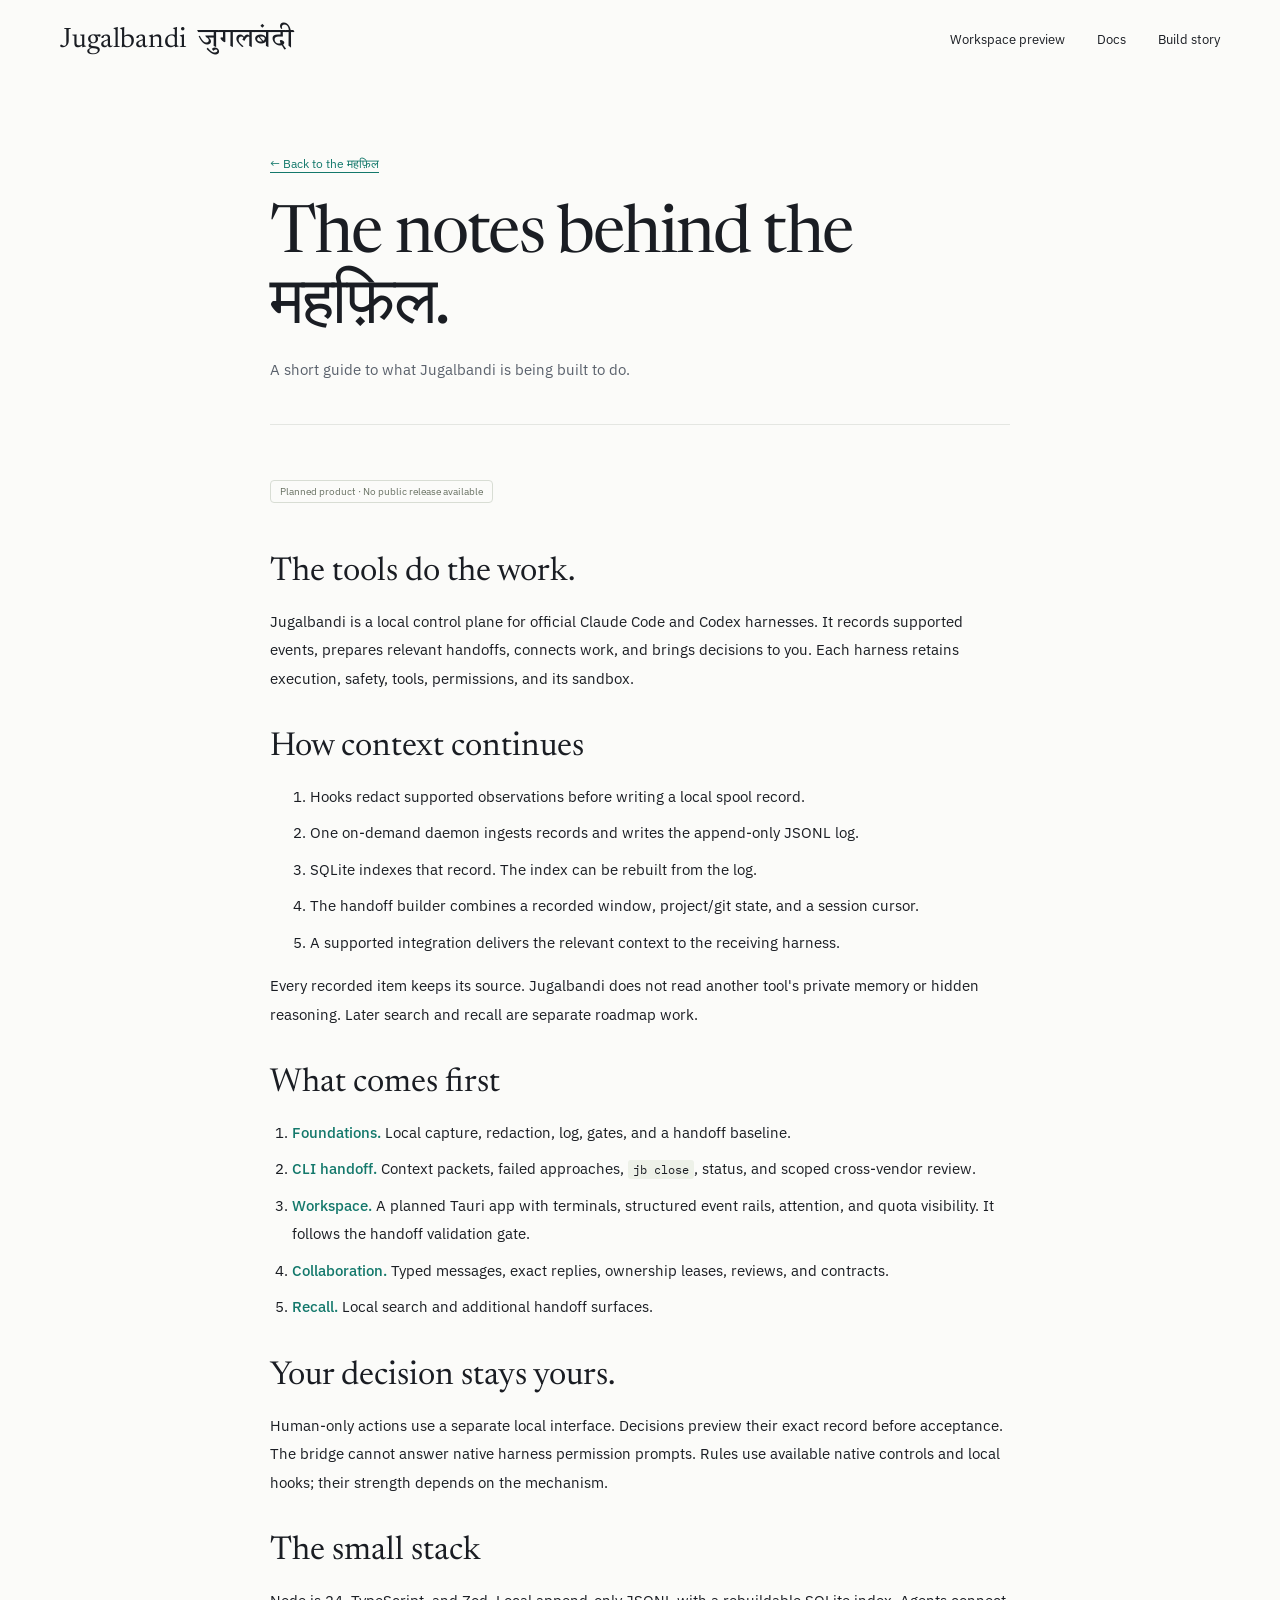
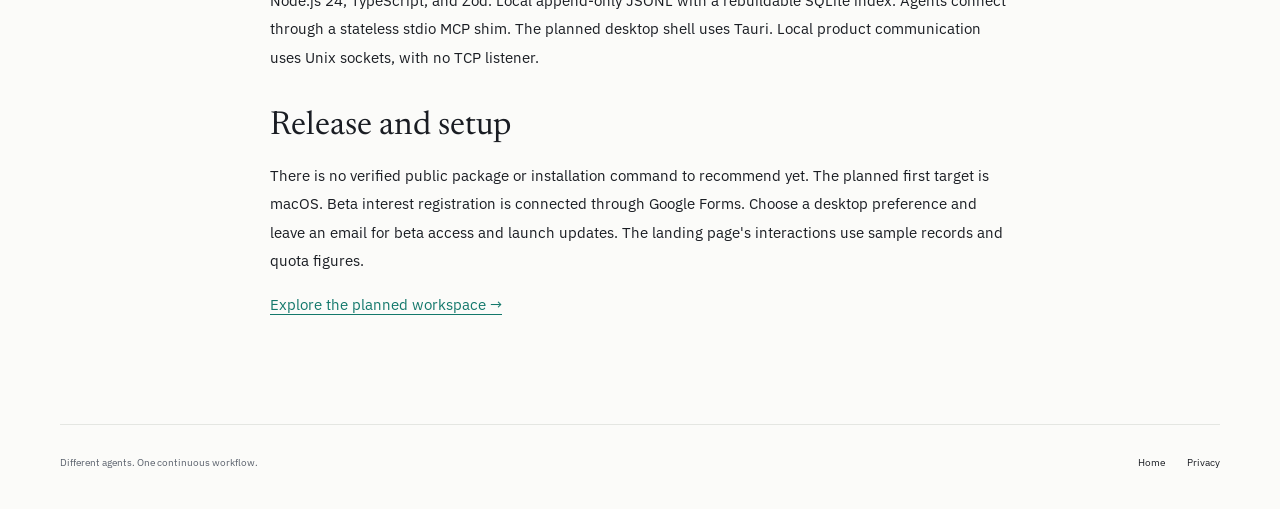
==== docs/index.html @ 40fdd449 "Prepare the Jugalbandi static website for Pages Agent: codex" ====
<!doctype html><html lang="en"><head><meta charset="utf-8"><meta name="viewport" content="width=device-width,initial-scale=1"><meta name="theme-color" content="#FBFBF9"><title>Project notes · Jugalbandi</title><meta name="description" content="The planned Jugalbandi architecture, release scope, and product boundaries."><link rel="icon" href="../assets/favicon.svg"><link rel="preconnect" href="https://fonts.googleapis.com"><link rel="preconnect" href="https://fonts.gstatic.com" crossorigin><link href="https://fonts.googleapis.com/css2?family=Newsreader:opsz,wght@6..72,400;6..72,500&family=IBM+Plex+Sans:wght@400;500;600&family=IBM+Plex+Mono:wght@400&family=Tiro+Devanagari+Hindi&display=swap" rel="stylesheet"><link rel="stylesheet" href="../styles.css"></head><body><a class="skip-link" href="#main">Skip to content</a><header class="site-header wrap"><a class="wordmark" href="../">Jugalbandi <span lang="hi">जुगलबंदी</span></a><nav aria-label="Main navigation"><a href="../#workspace-preview">Workspace preview</a><a href="../docs/">Docs</a><a href="../story/">Build story</a></nav></header><main class="document-page wrap" id="main"><header class="document-header"><a class="back-link" href="../">← Back to the महफ़िल</a><h1>The notes behind the महफ़िल.</h1><p>A short guide to what Jugalbandi is being built to do.</p></header><article class="prose"><p class="tag">Planned product · No public release available</p><h2>The tools do the work.</h2><p>Jugalbandi is a local control plane for official Claude Code and Codex harnesses. It records supported events, prepares relevant handoffs, connects work, and brings decisions to you. Each harness retains execution, safety, tools, permissions, and its sandbox.</p><h2>How context continues</h2><ol><li>Hooks redact supported observations before writing a local spool record.</li><li>One on-demand daemon ingests records and writes the append-only JSONL log.</li><li>SQLite indexes that record. The index can be rebuilt from the log.</li><li>The handoff builder combines a recorded window, project/git state, and a session cursor.</li><li>A supported integration delivers the relevant context to the receiving harness.</li></ol><p>Every recorded item keeps its source. Jugalbandi does not read another tool's private memory or hidden reasoning. Later search and recall are separate roadmap work.</p><h2>What comes first</h2><ol class="phase-list"><li><strong>Foundations.</strong> Local capture, redaction, log, gates, and a handoff baseline.</li><li><strong>CLI handoff.</strong> Context packets, failed approaches, <code>jb close</code>, status, and scoped cross-vendor review.</li><li><strong>Workspace.</strong> A planned Tauri app with terminals, structured event rails, attention, and quota visibility. It follows the handoff validation gate.</li><li><strong>Collaboration.</strong> Typed messages, exact replies, ownership leases, reviews, and contracts.</li><li><strong>Recall.</strong> Local search and additional handoff surfaces.</li></ol><h2>Your decision stays yours.</h2><p>Human-only actions use a separate local interface. Decisions preview their exact record before acceptance. The bridge cannot answer native harness permission prompts. Rules use available native controls and local hooks; their strength depends on the mechanism.</p><h2>The small stack</h2><p>Node.js 24, TypeScript, and Zod. Local append-only JSONL with a rebuildable SQLite index. Agents connect through a stateless stdio MCP shim. The planned desktop shell uses Tauri. Local product communication uses Unix sockets, with no TCP listener.</p><h2>Release and setup</h2><p>There is no verified public package or installation command to recommend yet. The planned first target is macOS. Beta interest registration is connected through Google Forms. Choose a desktop preference and leave an email for beta access and launch updates. The landing page's interactions use sample records and quota figures.</p><p><a href="../#workspace-preview">Explore the planned workspace →</a></p></article></main><footer class="site-footer wrap"><p>Different agents. One continuous workflow.</p><div><a href="../">Home</a><a href="../privacy/">Privacy</a></div></footer></body></html>
---- styles.css ----
:root {
  color-scheme: light;
  --canvas: #fbfbf9;
  --sheet: #fff;
  --ink: #1a1d23;
  --muted: #5a616c;
  --rule: #e4e6e2;
  --saffron: #c8691f;
  --indigo: #3446a6;
  --teal: #13786b;
  --plum: #9a3466;
  --sans: "IBM Plex Sans", sans-serif;
  --serif: "Newsreader", Georgia, serif;
  --deva: "Tiro Devanagari Hindi", serif;
  --mono: "IBM Plex Mono", monospace;
}
* { box-sizing: border-box; }
html { scroll-behavior: smooth; scroll-padding-top: 40px; }
body { margin: 0; color: var(--ink); background: var(--canvas); font: 16px/1.6 var(--sans); -webkit-font-smoothing: antialiased; }
button, input, select { font: inherit; }
button, a, input, select, summary { -webkit-tap-highlight-color: transparent; }
button, summary { cursor: pointer; }
button, input, select { color: inherit; }
button { border: 0; }
button:disabled { cursor: not-allowed; opacity: .55; }
a { color: inherit; text-decoration-thickness: 1px; text-underline-offset: 4px; }
button, a { touch-action: manipulation; }
a:focus-visible, button:focus-visible, summary:focus-visible, input:focus-visible, select:focus-visible, [tabindex]:focus-visible { outline: 3px solid var(--indigo); outline-offset: 5px; }
[hidden] { display: none !important; }
svg, img { display: block; max-width: 100%; }
svg { overflow: visible; }
p, h1, h2, h3 { margin: 0; }
h1, h2, h3 { font-weight: 400; }
[lang="hi"] { font-family: var(--deva); }
.wrap { width: min(1160px, calc(100% - 96px)); margin-inline: auto; }
.mono, code { font: 12px/1.7 var(--mono); }
.skip-link { position: absolute; z-index: 100; left: 16px; top: 12px; padding: 12px 18px; background: var(--sheet); transform: translateY(-180%); }
.skip-link:focus { transform: none; }
.site-header { min-height: 108px; display: flex; align-items: center; justify-content: space-between; gap: 32px; }
.wordmark { display: inline-flex; align-items: center; gap: 11px; font: 28px/1 var(--serif); text-decoration: none; }
.brand-icon { display: grid; place-content: center; width: 36px; height: 39px; border: 1px solid #b3c9c1; border-radius: 13px 13px 5px 5px; color: var(--teal); font: 24px/1 var(--deva); padding-top: 7px; background: #f1f5ed; }
.wordmark-deva { display: block; font: 12px/1.65 var(--deva); color: var(--muted); margin-top: 3px; }
.site-header nav { display: flex; align-items: center; gap: 32px; margin-left: auto; }
.site-header nav a { text-decoration: none; font-size: 13px; min-height: 44px; display: flex; align-items: center; }
.site-header nav [lang="hi"] { font-size: 16px; }
.button { display: inline-flex; justify-content: center; align-items: center; gap: 18px; min-height: 52px; padding: 13px 25px; background: var(--teal); border: 1px solid var(--teal); color: white; border-radius: 6px; font-size: 14px; font-weight: 500; line-height: 1.4; text-decoration: none; transition: background .18s, transform .18s; }
.button:hover { background: #0b6156; }
.button:active { transform: translateY(1px); }
.button-small { min-height: 43px; padding: 10px 18px; font-size: 12px; gap: 13px; }
.text-link { display: inline-flex; align-items: center; gap: 10px; background: transparent; padding: 8px 0; min-height: 44px; font-size: 13px; text-decoration: none; }
.text-link:hover { text-decoration: underline; }
.text-link[lang="hi"] { font-size: 17px; }
.hero { padding-top: 38px; text-align: center; }
.intro { font-size: 13px; color: var(--muted); display: flex; align-items: center; justify-content: center; gap: 8px; }
.tiny-flower { color: var(--teal); font-size: 19px; }
h1 { margin: 22px auto 15px; font-family: var(--serif); font-size: clamp(64px, 7.35vw, 100px); line-height: .99; letter-spacing: -3.6px; }
.hero-support { font-size: 21px; line-height: 1.8; color: #474c50; }
.hero-actions { display: flex; justify-content: center; align-items: center; gap: 28px; margin-top: 22px; }
.availability-note { font-size: 11px; color: var(--muted); margin-top: 10px; }
.sr-only { position: absolute; width: 1px; height: 1px; padding: 0; margin: -1px; overflow: hidden; clip-path: inset(50%); white-space: nowrap; border: 0; }
.scene-controls { display: flex; align-items: center; gap: 3px; }
.scene-label { color: #73786c; font-size: 10px; line-height: 1.5; }
.icon-button { width: 36px; height: 36px; display: inline-grid; place-items: center; color: var(--muted); background: transparent; border: 1px solid transparent; border-radius: 50%; font-size: 17px; line-height: 1; }
.icon-button:hover { color: var(--ink); background: #fff8; border-color: #d7d8ca; }
.agent-theatre { width: min(100%, 1050px); margin: 24px auto 0; }
.theatre-toolbar { display: flex; justify-content: space-between; align-items: center; min-height: 36px; padding-inline: 5px; margin-bottom: 9px; }
.harness-groups { display: grid; grid-template-columns: repeat(3, minmax(0, 1fr)); gap: 22px; }
.harness-group { --harness-hue: var(--teal); --harness-tint: #f0f4ed; padding: 15px 13px 11px; background: var(--harness-tint); border: 1px solid #e2e8dd; border-radius: 22px; }
.harness-claude { --harness-hue: var(--saffron); --harness-tint: #fbf1e9; border-color: #efdfd0; }
.harness-codex { --harness-hue: var(--indigo); --harness-tint: #eef0fa; border-color: #dfe3f0; }
.harness-cursor { --harness-hue: #6b7685; --harness-tint: #f2f2f0; border-color: #e3e4df; }
.harness-group > header { display: flex; align-items: center; justify-content: start; gap: 7px; padding: 0 4px 9px; }
.harness-group h3 { font: 13px/1.4 var(--sans); font-weight: 500; }
.harness-group header > small { margin-left: auto; font-size: 9px; color: #778070; }
.harness-dot { width: 6px; height: 6px; border-radius: 50%; background: var(--harness-hue); }
.agent-pod { display: flex; justify-content: center; align-items: end; gap: 4px; }
.agent-choice { background: transparent; border: 1px solid transparent; border-radius: 15px; padding: 3px 4px 7px; display: flex; flex-direction: column; align-items: center; flex: 1; min-width: 0; position: relative; transition: background .2s, border-color .2s, transform .2s; }
.agent-avatar { width: 100%; max-width: 84px; aspect-ratio: 200 / 180; filter: drop-shadow(0 3px 2px #3d453606); }
.agent-choice > span { font-size: 10px; color: #63695f; line-height: 1.4; margin-top: -4px; }
.agent-choice:hover { background: #ffffff8c; transform: translateY(-2px); }
.agent-choice.is-active { background: #ffffffb3; border-color: color-mix(in srgb, var(--harness-hue) 30%, transparent); }
.agent-choice.is-active::after { content: ""; width: 4px; height: 4px; background: var(--harness-hue); border-radius: 50%; position: absolute; bottom: 2px; }
.communication-lane { position: relative; height: 64px; display: grid; place-items: center; }
.communication-lane > svg { position: absolute; inset: 0; width: 100%; height: 64px; }
.communication-lane path { fill: none; stroke: #b2c8b5; stroke-width: 1.2; stroke-dasharray: 3 4; }
.lane-label { z-index: 1; padding: 3px 11px; color: #73806b; background: var(--canvas); font-size: 10px; }
.relay-note { position: absolute; left: 16%; top: 0; width: 22px; height: 25px; display: grid; place-items: center; background: #fffaf0; color: var(--teal); border: 1px solid #c9d2b9; border-radius: 5px; opacity: 0; transition: left .9s, top .9s, opacity .3s; font-size: 16px; }
.agent-theatre[data-step="1"] .relay-note { opacity: 1; left: 31%; top: 18px; }
.agent-theatre[data-step="2"] .relay-note { opacity: 1; left: 49%; top: 39px; }
.agent-theatre[data-step="3"] .relay-note { opacity: 0; left: 49%; top: 52px; }
.shared-workspace { width: min(820px, 91%); margin-inline: auto; background: #f2f7ee; border: 1px solid #c9dac7; border-radius: 25px; padding: 17px 22px 12px; }
.shared-workspace-heading { display: flex; align-items: center; gap: 8px; padding: 0 3px 8px; text-align: left; }
.workspace-knot { font-size: 22px; line-height: 1; color: var(--teal); }
.shared-workspace-heading h3 { font-size: 13px; font-weight: 500; color: #2f5c4c; }
.shared-workspace-heading small { margin-left: auto; font-size: 9px; color: #778970; }
.workspace-participants { display: grid; grid-template-columns: 1fr 1.1fr 1fr; align-items: center; gap: 18px; }
.workspace-agent { display: flex; align-items: center; min-width: 0; text-align: left; gap: 3px; }
.workspace-agent > svg { width: 94px; flex: 0 0 94px; }
.workspace-agent > div { min-width: 0; }
.workspace-agent strong { display: block; font-size: 12px; font-weight: 500; }
.workspace-agent div > span { display: block; font-size: 9px; color: #78836d; margin-top: 3px; }
.shared-exchange { text-align: center; padding-block: 3px; }
.exchange-direction { color: #72a68c; display: block; font-size: 22px; line-height: 1; margin-bottom: 7px; }
.shared-exchange p { font-size: 12px; line-height: 1.55; min-height: 38px; color: #435340; }
.context-ready { display: inline-block; font-size: 9px; line-height: 1.6; color: #718269; margin-top: 7px; padding: 2px 7px; border: 1px solid #d8e3cf; border-radius: 10px; background: #f9fcf4; }
.workspace-demo-footer { display: flex; align-items: center; justify-content: space-between; gap: 15px; border-top: 1px solid #dfe8d8; margin-top: 8px; padding-top: 5px; }
.workspace-demo-footer p { font-size: 10px; color: #7a8772; text-align: left; }
.workspace-demo-footer .text-link { color: var(--teal); font-size: 11px; white-space: nowrap; }
.theatre-caption { font-size: 17px; line-height: 1.7; margin: 15px auto 0; color: #65765d; }
.hero-foot { display: flex; justify-content: space-between; text-align: left; align-items: end; padding: 30px 7% 65px; border-bottom: 1px solid var(--rule); }
.hero-foot p { font-size: 13px; color: var(--muted); line-height: 1.65; }
.scroll-cue { display: inline-flex; align-items: center; gap: 18px; font-size: 11px; color: var(--muted); text-decoration: none; }
.story-progress { position: fixed; z-index: 5; right: 12px; top: 50%; display: grid; transform: translateY(-50%); }
.story-progress a { display: grid; place-items: center; width: 30px; height: 30px; }
.story-progress span { display: block; width: 4px; height: 4px; border-radius: 50%; background: #c7cbc2; transition: transform .2s, background .2s; }
.story-progress a[aria-current="step"] span { background: var(--teal); transform: scale(1.9); }
.act { display: grid; grid-template-columns: .85fr 1.15fr; gap: 24px 82px; align-items: center; padding: 95px 25px; min-height: 580px; }
.act + .act { border-top: 1px solid var(--rule); }
.act-copy { padding-block: 15px; }
.act-marker { display: block; font: 14px/1.6 var(--deva); color: var(--teal); margin-bottom: 18px; }
.act h2 { font: 47px/1.2 var(--serif); letter-spacing: -1px; margin-bottom: 16px; }
.act h2[lang="hi"], .act h2 [lang="hi"] { font-family: var(--deva); line-height: 1.55; font-size: .84em; letter-spacing: -.4px; }
.act h2[lang="hi"] { font-size: 39px; }
.act-copy > p { font-size: 14px; color: var(--muted); }
.act-copy > .quiet-line { margin-top: 16px; font-size: 16px; }
.act-copy > .text-link { margin-top: 22px; color: var(--teal); }
.act-copy > .tag { margin-top: 22px; }
.quiet-line { color: var(--muted); }
.tag { display: inline-block; font-size: 10px; padding: 3px 9px; border: 1px solid #d8ddd4; border-radius: 4px; color: #677061; line-height: 1.5; }
.vignette { position: relative; min-width: 0; min-height: 340px; }
.problem-vignette { height: 365px; }
.problem-vignette::before { content: ""; position: absolute; inset: 20px 8px 25px; border-radius: 50% 50% 8px 8px; background: #f0f1e9; border-bottom: 1px solid #dce0d2; }
.problem-vignette > .scene-label { position: absolute; top: 7px; left: 30px; }
.question { position: absolute; background: white; border: 1px solid #dee0d8; padding: 10px 15px; border-radius: 9px 9px 3px 9px; font-size: 12px; transition: opacity .3s, transform .4s; box-shadow: 0 2px 0 #e7e9e06b; }
.question-main { top: 60px; left: 70px; z-index: 2; }
.question-a { top: 113px; right: 20px; transform: rotate(3deg); }
.question-b { top: 163px; right: 49px; transform: rotate(-4deg); }
.question-c { top: 212px; right: 4px; transform: rotate(3deg); }
.human-response { position: absolute; top: 134px; left: 8px; color: var(--plum); font-size: 18px; transform: rotate(-7deg); }
.small-cast { position: absolute; left: 20px; bottom: 18px; display: flex; align-items: end; }
.mini-pet { width: 145px; }
.bridge-entry { width: 110px; opacity: 0; transform: translateX(-20px); transition: opacity .4s, transform .4s; }
.resolved-packet { position: absolute; right: 5px; top: 87px; width: 220px; background: #fffdf2; border: 1px solid #cbd3bd; padding: 20px; border-radius: 5px; transform: rotate(3deg); }
.resolved-packet > span:first-child { color: var(--teal); font-size: 24px; }
.resolved-packet strong { display: block; font: 25px/1.1 var(--serif); margin: 10px 0; }
.resolved-packet > span:last-child { font-size: 11px; color: var(--muted); }
.is-resolved .question, .is-resolved .human-response { opacity: 0; transform: translateY(-12px); pointer-events: none; }
.is-resolved .bridge-entry { opacity: 1; transform: none; }
.demo-result { position: absolute; bottom: -15px; left: 25px; right: 20px; font-size: 12px; color: var(--teal); }
.act-memory .act-copy, .act-control .act-copy { order: 2; }
.act-memory .vignette, .act-control .vignette { order: 1; }
.memory-vignette { padding: 18px 22px 45px 0; }
.manuscript { position: relative; background: #fffdf5; padding: 22px 24px; border: 1px solid #d7d4bf; border-radius: 3px; transform: rotate(-2deg); box-shadow: 5px 7px 0 #f0efe3, 5px 7px 0 1px #dddccc; }
.manuscript::before { content: ""; position: absolute; inset: 6px; border: 1px solid #e7e2cd; pointer-events: none; }
.manuscript-heading { display: flex; align-items: center; gap: 10px; font-size: 12px; color: var(--teal); padding-bottom: 15px; border-bottom: 1px solid #e5e1ce; }
.manuscript-heading .mono { margin-left: auto; font-size: 10px; color: #858771; }
.manuscript-flower { font-size: 19px; }
.record-lines { list-style: none; padding: 6px 0; margin: 0; }
.record-lines li { padding: 13px 0 10px; font-size: 13px; border-bottom: 1px solid #eeeadb; }
.record-symbol { color: var(--teal); display: inline-block; width: 22px; }
.record-symbol.fail { color: var(--plum); }
.record-symbol.pending { color: #79755c; }
.record-lines small { display: block; margin-left: 22px; margin-top: 3px; font: 9px/1.6 var(--mono); color: #8b897b; }
.record-footer { font-size: 10px; color: #757a69; padding-top: 13px; }
.manuscript-pet { position: absolute; bottom: -5px; right: -19px; width: 123px; transform: rotate(6deg); }
.sample-label { position: absolute; left: 10px; bottom: 0; }
.handoff-details { order: 3; grid-column: 1 / -1; margin-top: 10px; }
details > summary { list-style: none; min-height: 46px; display: flex; align-items: center; justify-content: space-between; gap: 20px; padding: 13px 0; color: var(--teal); font-size: 13px; border-bottom: 1px solid #d8dfd4; }
details > summary::-webkit-details-marker { display: none; }
details[open] > summary > span { transform: rotate(90deg); }
.handoff-content { display: grid; grid-template-columns: .8fr 1.2fr; gap: 30px 60px; padding: 32px 0; }
.handoff-content h3 { font: 30px/1.1 var(--serif); margin: 14px 0; }
.handoff-content p { color: var(--muted); font-size: 13px; }
.handoff-content dl { margin: 0; font-size: 12px; }
.handoff-content dt { color: var(--teal); margin-top: 12px; }
.handoff-content dd { margin: 3px 0 0; }
.handoff-content code { font-size: 9px; color: #787e72; }
.handoff-content .fine-print { grid-column: 1 / -1; }
.fine-print { font-size: 11px; line-height: 1.7; color: var(--muted); }
.collaboration-vignette { padding-top: 0; }
.demo-tabs { display: flex; justify-content: center; border-bottom: 1px solid #dce0d5; gap: 25px; margin: 0 14px 25px; }
.demo-tabs button { font-size: 12px; min-height: 44px; padding: 8px 0; background: transparent; border-bottom: 2px solid transparent; color: #74796f; margin-bottom: -1px; }
.demo-tabs [aria-selected="true"] { color: var(--teal); border-color: var(--teal); }
.exchange-bubbles { display: flex; justify-content: space-between; gap: 35px; padding-inline: 8px; }
.exchange-bubbles p { border: 1px solid #e1dfd2; border-radius: 10px 10px 3px; background: #fffef9; width: 45%; padding: 12px; font-size: 12px; line-height: 1.65; min-height: 76px; }
.exchange-bubbles p [lang="hi"] { font-size: 15px; }
.exchange-cast { display: grid; grid-template-columns: 1fr .85fr 1fr; align-items: end; margin-top: 17px; }
.exchange-cast > div { position: relative; }
.exchange-cast svg { width: 145px; margin-inline: auto; }
.exchange-cast .exchange-bridge svg { width: 110px; }
.task-badge { display: block; text-align: center; font-size: 9px; color: var(--muted); margin-bottom: 3px; white-space: nowrap; }
.contract-note { position: absolute; top: -3px; left: 50%; transform: translateX(-50%); background: #fffdf2; color: var(--teal); padding: 5px 7px; border: 1px solid #d6d9c7; border-radius: 3px; font-size: 9px; white-space: nowrap; }
.bridge-thread { position: absolute; height: 1px; background: #adc4ae; top: 40px; left: -90%; right: -90%; z-index: -1; }
.exchange-caption { font-size: 11px; text-align: center; color: var(--muted); margin-top: 8px; }
.decision-vignette { min-height: 410px; }
.disagreement { display: flex; justify-content: space-between; gap: 20px; }
.disagreement > div { display: flex; flex-direction: column; width: 48%; align-items: center; }
.disagreement svg { width: 104px; }
.disagreement p { background: #fffef9; padding: 8px 12px; border: 1px solid #e4dfd4; border-radius: 8px; font-size: 11px; text-align: center; width: 100%; min-height: 51px; }
.decision-card { position: relative; margin: 26px auto 0; max-width: 320px; border: 1px solid #cfa2b7; background: #fcf8fa; padding: 23px; border-radius: 6px; text-align: center; }
.decision-seal { position: absolute; right: 13px; top: 9px; color: var(--plum); font-size: 23px; }
.decision-card h3 { font: 30px/1.2 var(--serif); color: var(--plum); }
.decision-card > p { font-size: 12px; margin-top: 8px; }
.decision-options { display: grid; gap: 8px; margin-top: 16px; }
.decision-options button { background: white; color: var(--plum); border: 1px solid #d9b8c8; border-radius: 4px; padding: 10px 8px; min-height: 44px; font-size: 11px; }
.decision-options button:hover { background: #f3e7ed; }
.decision-options [aria-pressed="true"] { color: white; background: var(--plum); border-color: var(--plum); }
#decision-result:empty, #close-result:empty, #signup-status:empty { display: none; }
#decision-result { color: var(--plum); line-height: 1.6; }
.decision-card .text-link { font-size: 10px; color: var(--plum); }
.command-label { display: inline-flex; gap: 50px; font: 12px/1.7 var(--mono); border-bottom: 1px solid #d1d9cc; color: var(--teal); padding: 10px 0; margin-top: 22px; }
.close-vignette { padding: 0 40px 95px; }
.close-record { position: relative; z-index: 1; background: #fffdf5; border: 1px solid #d9d7c6; border-radius: 3px; padding: 23px; transform: rotate(2deg); transition: transform .4s, border-color .4s; }
.close-record-heading { display: flex; justify-content: space-between; gap: 10px; align-items: center; }
.close-record h3 { font: 23px/1.6 var(--deva); }
.close-record-heading .tag { font-size: 8px; padding-inline: 6px; }
.close-record ul { list-style: none; padding: 15px 0; margin: 0; font-size: 12px; line-height: 2.2; color: #585f51; }
.close-record .next-session { border-top: 1px solid #e5e3d2; padding-top: 8px; margin-top: 8px; color: var(--teal); }
.close-record .button { font-size: 10px; width: 100%; }
#close-result { font-size: 11px; color: var(--teal); padding-top: 8px; }
.close-record .text-link { font-size: 10px; }
.resting-cast { position: absolute; display: flex; justify-content: center; align-items: end; bottom: -4px; right: 15px; left: 15px; }
.resting-cast svg { width: 100px; transform: rotate(-4deg); transition: transform .5s; }
.resting-cast svg:nth-child(2) { width: 85px; transform: translateY(4px); }
.resting-cast svg:nth-child(3) { transform: rotate(4deg); }
.is-accepted .close-record { transform: rotate(0); border-color: #a8c3a5; }
.is-accepted .resting-cast svg { transform: translateY(4px) rotate(-8deg); }
.close-vignette > .scene-label { position: absolute; bottom: -20px; width: 100%; left: 0; text-align: center; }
.technology { padding: 90px 0 80px; background: #f1f3ed; border-block: 1px solid #e5e8dd; }
.section-heading { text-align: center; }
.section-flower { color: var(--teal); font-size: 28px; display: block; margin-bottom: 12px; }
.section-heading h2 { font: 46px/1.6 var(--deva); }
.section-heading > p { font-size: 14px; color: var(--muted); }
.section-heading > .quiet-line { font-size: 12px; margin-top: 12px; }
.architecture { display: grid; grid-template-columns: minmax(0, 1.7fr) minmax(0, 1fr); align-items: center; gap: 64px; margin: 60px 0 35px; }
.architecture-map { min-width: 0; }
.arch-row { display: flex; justify-content: center; gap: 14px; }
.arch-node { display: flex; flex-direction: column; align-items: center; justify-content: center; gap: 3px; background: #fbfcf8; border: 1px solid #d2d9cb; border-radius: 6px; padding: 13px 10px; min-height: 83px; flex: 1; min-width: 0; transition: border-color .2s, background .2s, box-shadow .2s; }
.arch-node:hover { background: white; border-color: #92b7a6; }
.arch-node.is-selected, .arch-node[aria-pressed="true"], .harness-node[aria-pressed="true"] { border-color: var(--teal); background: #f5fbf4; box-shadow: 0 0 0 2px #13786b12; }
.arch-node > span { color: var(--teal); font-size: 18px; line-height: 1; margin-bottom: 4px; }
.arch-node strong { font-size: 11px; font-weight: 500; }
.arch-node small { font-size: 9px; color: #747f6e; line-height: 1.5; }
.arch-surfaces { max-width: 340px; margin-inline: auto; }
.arch-surfaces .human-node { flex: .55; }
.human-node > span { color: var(--plum); }
.flow-label { text-align: center; font-size: 8px; color: #75816d; min-height: 37px; padding: 10px 0; }
.flow-label span { margin-left: 7px; }
.daemon-shell { border: 1px solid #9bbca9; border-radius: 8px; padding: 15px; background: #e7eee2; }
.daemon-title { display: flex; align-items: center; gap: 8px; margin-bottom: 14px; }
.plain-button { background: transparent; padding: 3px; font-size: 12px; color: var(--teal); min-height: 32px; }
.plain-button[aria-pressed="true"] { text-decoration: underline; }
.daemon-title .mono { font-size: 8px; margin-left: auto; color: #76866e; }
.status-dot { width: 5px; height: 5px; background: var(--teal); border-radius: 50%; }
.arch-core { gap: 8px; display: grid; grid-template-columns: 1fr 1fr; }
.arch-core .arch-node { min-height: 87px; }
.connector-strip { height: 65px; position: relative; display: flex; justify-content: space-around; padding-top: 23px; }
.connector-strip svg { position: absolute; inset: 0; width: 100%; height: 65px; color: #93ac8f; }
.connector-strip > span { font-size: 8px; color: #677a60; background: #f1f3ed; padding: 0 4px; align-self: start; z-index: 1; }
.edge { fill: none; stroke: currentColor; stroke-width: 1.2; transition: stroke .2s, opacity .2s; }
.architecture-map[data-focus] .edge { opacity: .3; }
.architecture-map[data-focus="log"] .edge-observation, .architecture-map[data-focus="adapters"] .edge-observation, .architecture-map[data-focus="handoff"] .edge-handoff, .architecture-map[data-focus="bridge"] .edge-bridge { stroke: var(--teal); stroke-width: 2; opacity: 1; }
.arch-adapters .arch-node { min-height: 66px; }
.arch-harnesses { gap: 50px; }
.harness-node { width: 120px; padding: 0 10px 8px; border: 1px solid transparent; border-radius: 6px; background: transparent; font-size: 10px; }
.harness-node svg { width: 85px; margin-inline: auto; }
.map-caption { font-size: 9px; color: #74806a; text-align: center; margin-top: 18px; }
.architecture-detail { border-left: 1px solid #cfd9c8; padding: 14px 0 14px 30px; }
.detail-number { color: var(--teal); font-size: 11px; }
.architecture-detail h3 { font: 36px/1.08 var(--serif); letter-spacing: -.6px; margin: 15px 0; }
.architecture-detail > p { font-size: 13px; line-height: 1.8; color: #606b5b; }
.event-sample { margin: 25px 0 18px; border-block: 1px solid #d6ddcf; padding: 15px 0; }
.event-sample p { font: 9px/2.4 var(--mono); color: #8b9580; }
.event-sample p span { margin-left: 10px; color: #4c624a; }
.architecture-detail .detail-footnote { font-size: 10px; color: #7c8574; }
.builder-details { margin-inline: 20px; }
.builder-content { padding: 30px 0 5px; font-size: 13px; color: #586450; }
.principle { font-size: 23px; color: var(--teal); }
.tech-stack { display: grid; grid-template-columns: 130px 1fr; gap: 12px 25px; margin-block: 25px; font-size: 12px; }
.tech-stack dt { color: var(--teal); }
.tech-stack dd { margin: 0; }
.builder-content > p:not(.principle) { max-width: 790px; }
.builder-content > a { margin-top: 14px; }
.invitation { text-align: center; padding: 85px 0 75px; }
.invitation-ornament { color: #a5b69e; font-size: 25px; margin-bottom: 22px; }
.invitation > .intro { font-size: 18px; color: var(--teal); }
.invitation h2 { font-size: 47px; line-height: 1.8; margin-top: 10px; }
.invitation > p:not(.intro):not(.availability-note) { color: var(--muted); font-size: 14px; }
.invitation-cast { display: flex; align-items: end; justify-content: center; margin: 12px 0 6px; }
.invitation-cast svg { width: 123px; }
.invitation-cast svg:nth-child(2) { width: 102px; }
.build-story-link { display: flex; justify-content: center; margin-top: 21px; font-size: 11px; color: var(--muted); }
.site-footer { padding: 30px 0 38px; border-top: 1px solid var(--rule); display: flex; align-items: center; justify-content: space-between; gap: 25px; }
.site-footer .wordmark { font-size: 23px; gap: 10px; }
.site-footer .wordmark [lang="hi"] { font-size: 14px; color: var(--teal); }
.site-footer p { font-size: 10px; color: var(--muted); }
.site-footer > div { display: flex; gap: 22px; font-size: 10px; }
.site-footer a { text-decoration: none; }
.site-footer a:hover { text-decoration: underline; }
.availability-dialog { width: min(490px, calc(100% - 32px)); padding: 35px; border: 1px solid #d6ddcf; border-radius: 10px; color: var(--ink); background: var(--canvas); max-height: calc(100dvh - 40px); overflow-y: auto; box-shadow: 0 25px 100px #17291d22; }
.availability-dialog:not([open]) { display: none; }
.availability-dialog::backdrop { background: #19261e55; backdrop-filter: blur(3px); }
.dialog-close { position: absolute; right: 12px; top: 12px; }
.dialog-flower { display: block; color: var(--teal); font-size: 26px; margin-bottom: 12px; }
.availability-dialog h2 { font: 29px/1.6 var(--deva); margin-bottom: 12px; }
.availability-dialog > p { font-size: 13px; color: var(--muted); }
.availability-dialog label { display: block; font-size: 12px; margin: 22px 0 7px; }
.availability-dialog select, .availability-dialog input { border: 1px solid #cfd8c8; background: white; border-radius: 4px; min-height: 45px; padding: 10px 12px; width: 100%; font-size: 13px; }
.availability-dialog input[aria-invalid="true"] { border-color: var(--plum); }
#release-state { font-size: 12px; color: var(--muted); margin-top: 15px; }
#release-actions { display: grid; gap: 7px; margin-top: 15px; }
.email-row { display: flex; align-items: stretch; gap: 8px; }
.email-row input { min-width: 0; }
.email-row .button { padding-inline: 15px; font-size: 11px; min-height: 45px; white-space: nowrap; }
#signup-note { margin-top: 10px; }
#signup-status { font-size: 12px; margin-top: 13px; color: var(--plum); }
.dialog-docs { margin-top: 24px; font-size: 11px !important; }
.availability-dialog.has-google-form { width: min(760px, calc(100% - 32px)); padding: 32px 28px 24px; }
.google-form-intro { font-size: 13px; color: var(--muted); margin-top: 14px; max-width: 580px; }
.google-form-fallback { font-size: 13px; margin-block: 12px; }
.google-form-fallback a { color: var(--teal); display: inline-block; padding-block: 5px; min-height: 36px; }
#google-form-mount { margin-top: 18px; }
#google-beta-form { display: block; width: 100%; height: 740px; border: 1px solid #e1e6dc; border-radius: 6px; background: white; }
.google-form-help { margin-top: 12px; }
.noscript-note { padding: 20px 30px; font-size: 13px; text-align: center; border-top: 1px solid var(--rule); }
.document-page { max-width: 800px; margin: 0 auto; padding: 40px 30px 90px; }
.document-header { padding: 30px 0 42px; border-bottom: 1px solid var(--rule); margin-bottom: 40px; }
.document-header h1 { font-size: clamp(42px, 6vw, 66px); line-height: 1.08; letter-spacing: -1.8px; margin: 25px 0 15px; }
.document-header p { color: var(--muted); font-size: 15px; }
.back-link { font-size: 12px; color: var(--teal); }
.prose { font-size: 15px; line-height: 1.9; }
.prose h2 { font: 33px/1.2 var(--serif); margin: 35px 0 15px; }
.prose h3 { font: 23px/1.3 var(--serif); margin: 25px 0 12px; }
.prose p, .prose ul, .prose ol { margin: 15px 0; }
.prose li { margin: 8px 0; }
.prose a { color: var(--teal); }
.prose code { background: #edf1e8; padding: 2px 5px; border-radius: 3px; }
.phase-list { padding-left: 22px; }
.phase-list strong { color: var(--teal); font-weight: 500; }
.is-paused *, .is-offscreen * { animation-play-state: paused !important; }
@media (min-width: 761px) {
  .site-header { min-height: 80px; }
  .hero { padding-top: 10px; }
  .hero h1 { font-size: clamp(60px, 5.45vw, 72px); line-height: 1.01; margin-block: 15px 9px; letter-spacing: -2.4px; }
  .hero-support { font-size: 17px; line-height: 1.65; }
  .hero-actions { margin-top: 12px; }
  .hero-actions .button { min-height: 47px; padding-block: 11px; }
  .hero .availability-note { margin-top: 7px; }
  .hero-foot { padding-top: 22px; }
}
@media (min-width: 1500px) { .wrap { width: min(1240px, calc(100% - 140px)); } .act { gap: 110px; padding-block: 110px; } }
@media (max-width: 1050px) {
  .wrap { width: calc(100% - 64px); }
  .site-header { gap: 22px; }
  .site-header nav { gap: 21px; }
  .harness-groups { gap: 12px; }
  .harness-group { padding-inline: 8px; }
  .harness-group header { gap: 5px; padding-inline: 2px; }
  .harness-group h3 { font-size: 12px; }
  .harness-group header > small { font-size: 8px; }
  .agent-choice > span { font-size: 9px; }
  .workspace-participants { gap: 8px; }
  .workspace-agent > svg { width: 78px; flex-basis: 78px; }
  h1 { font-size: 78px; }
  .act { gap: 55px; padding-inline: 5px; }
  .act h2 { font-size: 42px; }
  .act h2[lang="hi"] { font-size: 34px; }
  .question-main { left: 25px; }
  .question-a { right: 5px; }
  .question-b { right: 0; }
  .question-c { right: 0; top: 224px; }
  .human-response { font-size: 16px; left: 0; }
  .manuscript { padding-inline: 18px; }
  .record-lines li { font-size: 11px; }
  .close-vignette { padding-inline: 10px; }
  .close-record { padding: 20px 18px; }
  .architecture { gap: 35px; grid-template-columns: minmax(0, 1.5fr) minmax(0, 1fr); }
  .architecture-detail { padding-left: 23px; }
  .architecture-detail h3 { font-size: 32px; }
  .site-footer p { display: none; }
}
@media (max-width: 760px) {
  html { scroll-padding-top: 24px; }
  .wrap { width: calc(100% - 40px); }
  .site-header { min-height: 88px; gap: 15px; }
  .wordmark { font-size: 25px; gap: 8px; }
  .brand-icon { width: 30px; height: 34px; font-size: 21px; }
  .wordmark-deva { font-size: 10px; }
  .site-header nav { display: none; }
  .site-header > .button { padding-inline: 12px; font-size: 10px; gap: 8px; min-height: 41px; }
  .hero { padding-top: 26px; }
  .hero .intro { font-size: 11px; }
  h1 { font-size: clamp(47px, 10.4vw, 72px); line-height: 1.04; letter-spacing: -2px; margin-top: 23px; }
  .hero-support { font-size: 18px; max-width: 300px; margin-inline: auto; line-height: 1.9; }
  .hero-actions { gap: 12px; flex-wrap: wrap; margin-top: 18px; }
  .hero-actions .button { font-size: 12px; min-height: 47px; padding-inline: 18px; }
  .hero-actions .text-link { font-size: 15px; }
  .hero .availability-note { font-size: 9px; margin-top: 6px; }
  .agent-theatre { margin-top: 22px; }
  .theatre-toolbar { padding-inline: 0; margin-bottom: 12px; gap: 10px; }
  .theatre-toolbar .scene-label { max-width: 205px; text-align: left; font-size: 9px; }
  .harness-groups { grid-template-columns: 1fr; gap: 12px; max-width: 460px; margin-inline: auto; }
  .harness-group { display: grid; grid-template-columns: 84px minmax(0, 1fr); align-items: center; padding: 8px 10px; border-radius: 20px; }
  .harness-group > header { flex-wrap: wrap; align-content: center; gap: 6px; padding: 0 5px 0 0; }
  .harness-group h3 { font-size: 12px; }
  .harness-group header > small { display: block; width: 100%; margin: 3px 0 0 12px; font-size: 9px; line-height: 1.5; }
  .agent-pod { gap: 2px; }
  .agent-choice { min-height: 86px; padding-inline: 2px; border-radius: 13px; justify-content: center; }
  .agent-avatar { max-width: 76px; }
  .agent-choice > span { font-size: 9px; }
  .communication-lane { height: 47px; }
  .communication-lane > svg { display: none; }
  .communication-lane::before { content: ""; position: absolute; left: 50%; height: 100%; border-left: 1px dashed #adc4ae; }
  .lane-label { font-size: 9px; padding-inline: 9px; }
  .relay-note { left: 48%; width: 20px; height: 22px; font-size: 14px; }
  .agent-theatre[data-step="1"] .relay-note { left: 48%; top: 6px; }
  .agent-theatre[data-step="2"] .relay-note { left: 48%; top: 25px; }
  .agent-theatre[data-step="3"] .relay-note { left: 48%; top: 36px; }
  .shared-workspace { width: 100%; max-width: 460px; padding: 17px 16px 12px; border-radius: 23px; }
  .shared-workspace-heading { flex-wrap: wrap; justify-content: center; gap: 7px; padding-bottom: 12px; }
  .shared-workspace-heading h3 { font-size: 13px; }
  .shared-workspace-heading small { width: 100%; margin: 0; font-size: 9px; text-align: center; }
  .workspace-participants { grid-template-columns: 1fr 1fr; gap: 8px 14px; }
  .workspace-agent { flex-direction: column; text-align: center; order: 0; gap: 0; }
  .workspace-agent > svg { width: 104px; flex-basis: auto; }
  .workspace-agent strong { font-size: 12px; }
  .workspace-agent div > span { font-size: 10px; margin-top: 1px; }
  .shared-exchange { grid-column: 1 / -1; order: 1; padding: 15px 10px 10px; }
  .exchange-direction { font-size: 24px; }
  .shared-exchange p { min-height: 0; max-width: 245px; margin-inline: auto; font-size: 13px; }
  .context-ready { font-size: 10px; margin-top: 9px; }
  .workspace-demo-footer { flex-direction: column; justify-content: center; gap: 3px; padding-top: 12px; }
  .workspace-demo-footer p { text-align: center; font-size: 10px; }
  .workspace-demo-footer .text-link { font-size: 12px; }
  .theatre-caption { font-size: 17px; margin-top: 17px; }
  .icon-button { width: 44px; height: 44px; }
  .hero-foot { display: block; text-align: center; padding: 28px 0 40px; }
  .hero-foot p { font-size: 12px; }
  .desktop-only { display: none; }
  .scroll-cue { margin-top: 19px; min-height: 44px; font-size: 10px; gap: 10px; }
  .story-progress { display: none; }
  .act { display: flex; flex-direction: column; gap: 28px; align-items: stretch; min-height: 0; padding: 55px 0 60px; }
  .act-copy { padding: 0 8px; order: 0 !important; }
  .act-marker { font-size: 13px; margin-bottom: 10px; }
  .act h2 { font-size: 40px; margin-bottom: 10px; line-height: 1.15; }
  .act h2[lang="hi"] { font-size: 32px; line-height: 1.55; }
  .act-copy > p { font-size: 13px; }
  .act-copy > .quiet-line { font-size: 16px; margin-top: 10px; }
  .act-copy > .text-link, .act-copy > .tag { margin-top: 12px; }
  .vignette { order: 1 !important; }
  .problem-vignette { height: 355px; max-width: 430px; width: 100%; align-self: center; }
  .question-main { left: 55px; }
  .question-a { right: 10px; }
  .question-b { right: 25px; }
  .question-c { right: 4px; top: 214px; }
  .human-response { left: 8px; }
  .resolved-packet { right: 12px; width: 195px; }
  .memory-vignette { min-height: 390px; max-width: 430px; width: 100%; align-self: center; padding: 5px 22px 42px 9px; }
  .manuscript { padding: 21px 23px; }
  .record-lines li { font-size: 13px; }
  .manuscript-pet { right: -5px; width: 118px; }
  .sample-label { left: 17px; }
  .handoff-details { margin-top: 0; }
  .handoff-content { grid-template-columns: 1fr; gap: 20px; padding-top: 25px; }
  .handoff-content h3 { font-size: 27px; }
  .handoff-content .fine-print { grid-column: auto; }
  .collaboration-vignette { min-height: 355px; }
  .demo-tabs { gap: 30px; margin-inline: 0; }
  .exchange-bubbles { gap: 20px; padding-inline: 0; }
  .exchange-bubbles p { width: 48%; font-size: 11px; }
  .exchange-cast svg { width: 125px; }
  .exchange-cast .exchange-bridge svg { width: 95px; }
  .task-badge { font-size: 8px; white-space: normal; }
  .contract-note { font-size: 8px; padding-inline: 5px; }
  .exchange-caption { font-size: 10px; margin-top: 17px; }
  .decision-vignette { max-width: 420px; width: 100%; align-self: center; }
  .disagreement p { font-size: 11px; }
  .decision-card { max-width: 310px; }
  .decision-options button { font-size: 12px; }
  .close-vignette { padding: 0 30px 110px; max-width: 430px; width: 100%; align-self: center; min-height: 420px; }
  .close-record { padding: 24px 20px; }
  .close-record .button { font-size: 11px; }
  .close-record-heading .tag { max-width: 105px; text-align: center; }
  .close-record ul { font-size: 13px; }
  .resting-cast { bottom: 0; }
  .command-label { margin-top: 13px; }
  .technology { padding: 55px 0 45px; }
  .section-heading h2 { font-size: 38px; }
  .section-heading .quiet-line { max-width: 280px; margin-inline: auto; font-size: 12px; }
  .architecture { grid-template-columns: 1fr; gap: 35px; margin-top: 35px; }
  .architecture-map { max-width: 440px; width: 100%; margin-inline: auto; }
  .arch-core { gap: 10px; }
  .arch-node { padding: 13px 10px; min-height: 87px; }
  .arch-node strong { font-size: 11px; }
  .arch-node small { font-size: 9px; }
  .arch-surfaces { max-width: 300px; }
  .daemon-shell { padding: 13px; }
  .daemon-title .mono { font-size: 8px; }
  .arch-adapters { gap: 10px; }
  .arch-adapters .arch-node { min-height: 78px; }
  .arch-harnesses { gap: 45px; }
  .architecture-detail { border-left: 0; border-top: 1px solid #cbd7c1; padding: 25px 4px 10px; max-width: 440px; width: 100%; margin-inline: auto; }
  .architecture-detail h3 { font-size: 34px; max-width: 330px; }
  .architecture-detail > p { font-size: 13px; }
  .builder-details { margin-inline: 0; }
  .tech-stack { grid-template-columns: 1fr; gap: 4px; font-size: 11px; }
  .tech-stack dt { margin-top: 12px; }
  .tech-stack dd { margin-bottom: 4px; }
  .builder-content { font-size: 12px; }
  .invitation { padding-block: 60px 50px; }
  .invitation h2 { font-size: clamp(29px, 7vw, 42px); line-height: 1.8; }
  .invitation > .intro { font-size: 16px; }
  .invitation-cast svg { width: 105px; }
  .invitation-cast svg:nth-child(2) { width: 86px; }
  .site-footer { display: flex; flex-direction: column; text-align: center; gap: 22px; padding-block: 30px; }
  .site-footer > div { font-size: 11px; gap: 26px; }
  .availability-dialog { padding: 33px 22px 25px; }
  .availability-dialog.has-google-form { padding: 32px 14px 20px; }
  .has-google-form h2, .has-google-form > p, .google-form-intro, .google-form-fallback, #google-form-note, .google-form-help { margin-inline: 5px; }
  #google-beta-form { height: 790px; }
  .availability-dialog h2 { font-size: 26px; padding-right: 5px; }
  .dialog-close { width: 44px; height: 44px; right: 7px; top: 7px; }
  .email-row { display: grid; gap: 10px; }
  .email-row .button { font-size: 13px; }
  .document-page { padding: 20px 23px 65px; }
  .document-header { margin-bottom: 30px; }
  .document-header h1 { font-size: 46px; }
  .prose { font-size: 14px; }
}
@media (max-width: 370px) {
  .wrap { width: calc(100% - 32px); }
  h1 { font-size: 43px; letter-spacing: -1.7px; }
  .hero-actions { flex-direction: column; gap: 3px; }
  .hero-support { font-size: 16px; }
  .harness-group { grid-template-columns: 72px minmax(0, 1fr); padding-inline: 7px; }
  .harness-group h3 { font-size: 10px; }
  .harness-group header > small { font-size: 8px; }
  .agent-choice { min-height: 77px; }
  .agent-choice > span { font-size: 8px; }
  .workspace-agent > svg { width: 92px; }
  .question { font-size: 11px; padding-inline: 10px; }
  .human-response { font-size: 15px; }
  .question-main { left: 40px; }
  .mini-pet { width: 125px; }
  .resolved-packet { width: 175px; right: 0; }
  .close-vignette { padding-inline: 12px; }
  .manuscript { padding-inline: 17px; }
  .record-lines li { font-size: 12px; }
  .arch-node strong { font-size: 10px; }
  .arch-node small { font-size: 8px; }
}
@media (prefers-reduced-motion: reduce) {
  html { scroll-behavior: auto; }
  *, *::before, *::after { animation: none !important; transition: none !important; }
  .relay-note { display: none; }
}
@media print {
  .site-header nav, .story-progress, .scene-controls, .hero-actions, .availability-dialog, .site-header > .button { display: none; }
  .wrap { width: 100%; }
  .act { break-inside: avoid; padding-block: 30px; }
  .technology { background: white; }
}

/* A user can request the same static experience without changing OS preferences. */
.motion-toggle { display: inline-flex; align-items: center; gap: 7px; min-height: 44px; cursor: pointer; white-space: nowrap; }
.motion-toggle input { accent-color: var(--teal); width: 16px; height: 16px; }
html[data-motion="reduced"] { scroll-behavior: auto; }
html[data-motion="reduced"] *, html[data-motion="reduced"] *::before, html[data-motion="reduced"] *::after { animation: none !important; transition: none !important; }
html[data-motion="reduced"] .relay-note { display: none; }

/* The original gallery sprites retain their own cell proportions and colours. */
.pet-frames { animation: gallery-idle 1.1s steps(6, end) 3; }
.agent-choice:hover .pet-frames, .agent-choice:focus-visible .pet-frames { animation-iteration-count: infinite; }
@keyframes gallery-idle { to { transform: translateX(-1152px); } }
html[data-motion="reduced"] .pet-frames, .is-paused .pet-frames, .is-offscreen .pet-frames { animation: none; }
@media (prefers-reduced-motion: reduce) { .pet-frames { animation: none; } }

/* Vendor marks stay distinct from individual agent companions. */
.harness-logo { display: inline-block; width: 22px; height: 22px; flex: 0 0 22px; object-fit: contain; vertical-align: middle; }
.harness-name { display: inline-flex; align-items: center; gap: 7px; }
.workspace-agent div > span { display: flex; align-items: center; gap: 4px; }
.workspace-agent div > span .harness-logo { width: 13px; height: 13px; flex-basis: 13px; }
@media (max-width: 680px) {
  .harness-group > header { gap: 5px; }
  .harness-group > header .harness-logo { width: 19px; height: 19px; flex-basis: 19px; }
  .harness-group h3 { width: 100%; }
  .harness-group header > small { margin-left: 0; }
  .workspace-agent div > span { justify-content: center; }
}
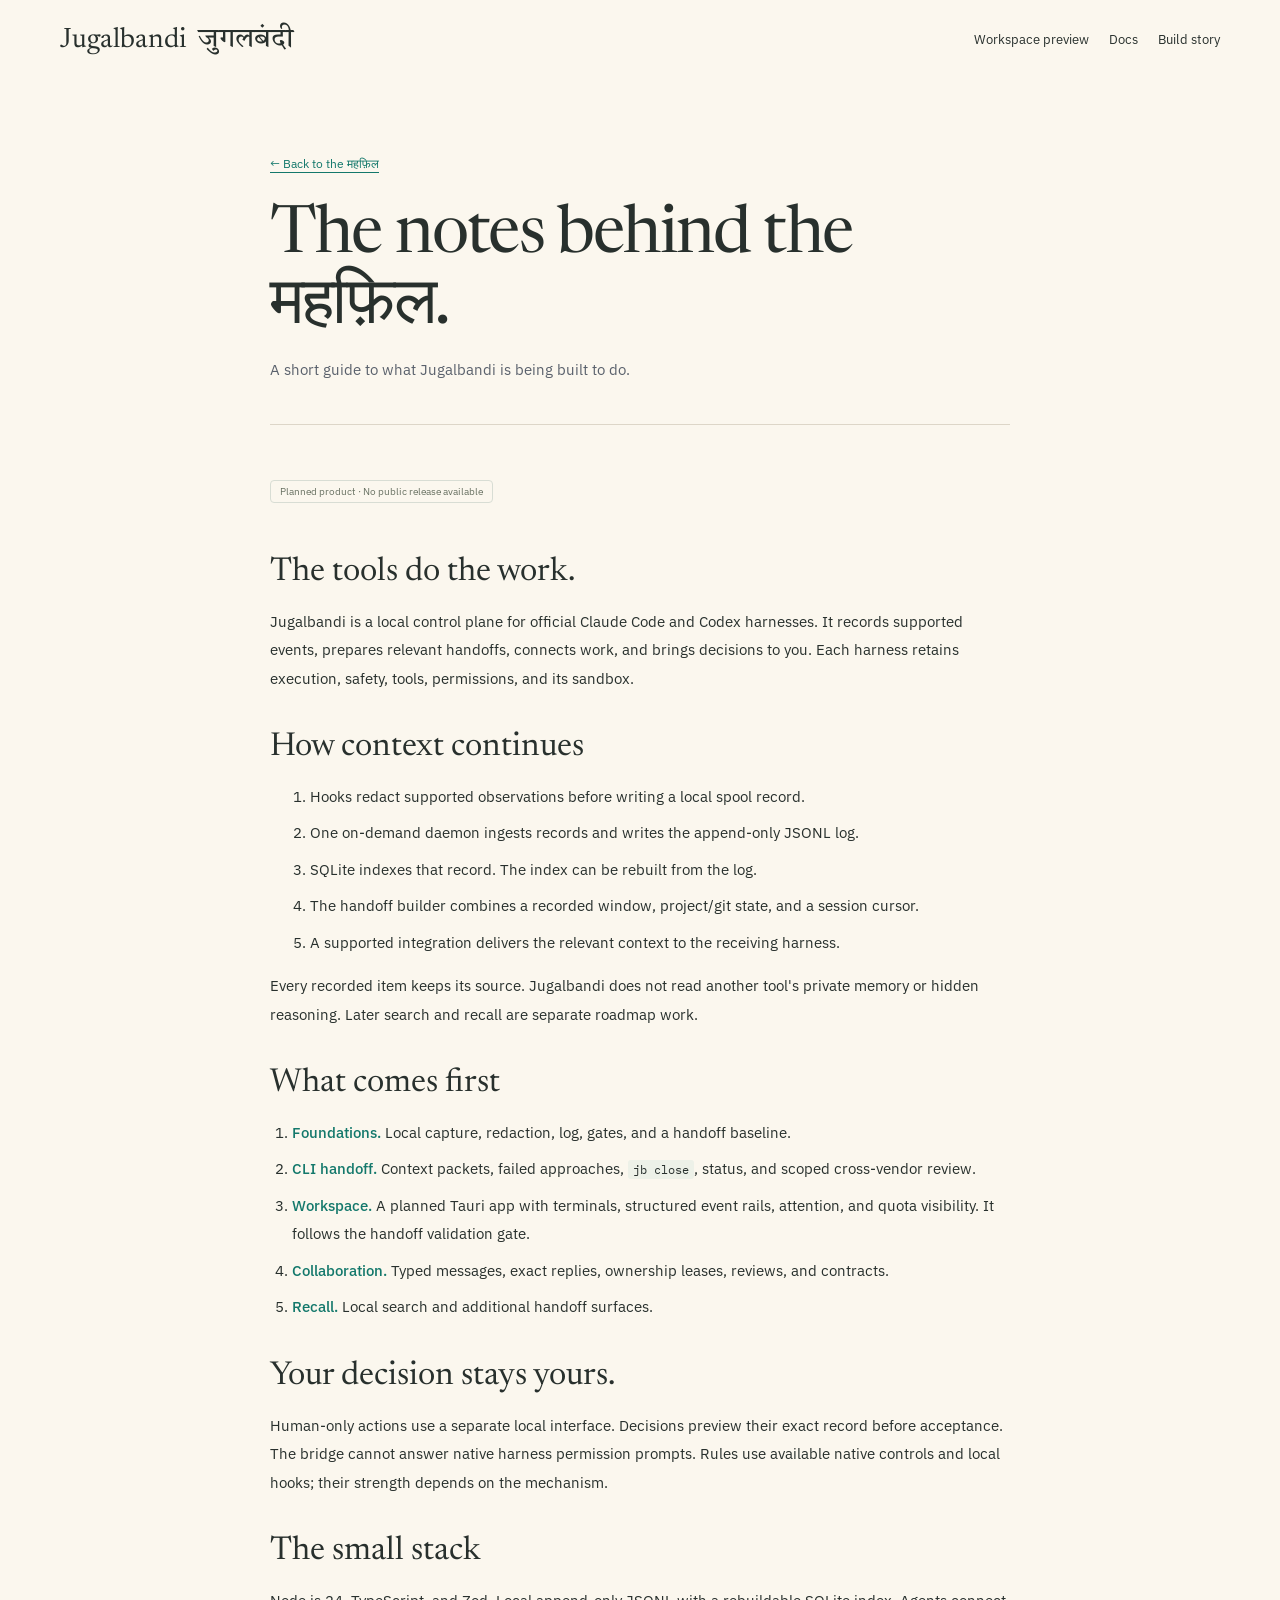
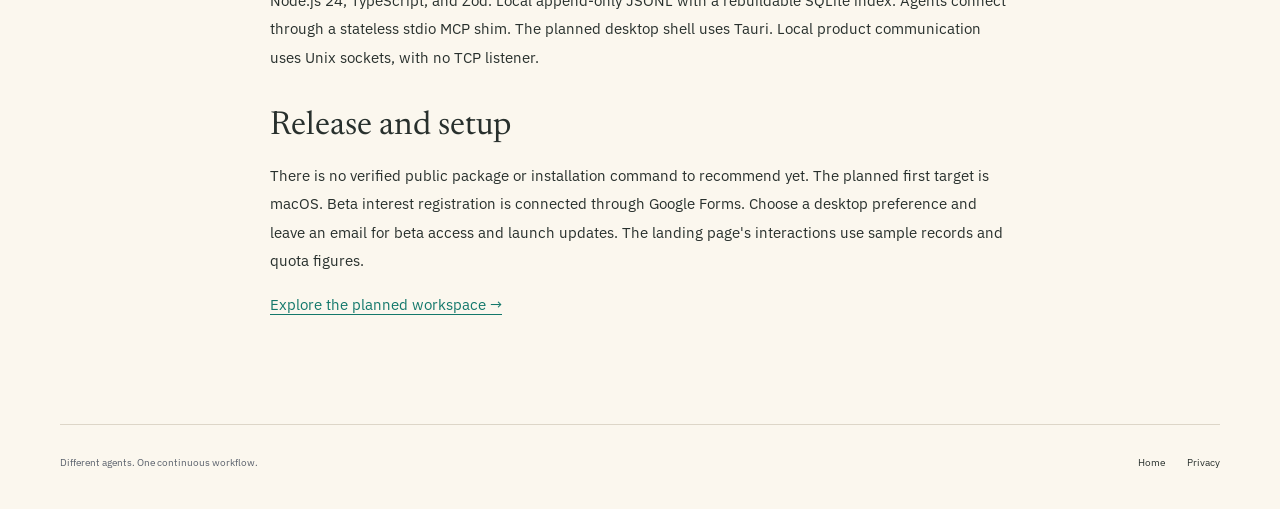
==== commit 7f2cf860: "Publish richer mehfil colourways and earlier chat demo Agent: codex" ====
--- a/docs/index.html
+++ b/docs/index.html
@@ -1 +1 @@
-<!doctype html><html lang="en"><head><meta charset="utf-8"><meta name="viewport" content="width=device-width,initial-scale=1"><meta name="theme-color" content="#FBFBF9"><title>Project notes · Jugalbandi</title><meta name="description" content="The planned Jugalbandi architecture, release scope, and product boundaries."><link rel="icon" href="../assets/favicon.svg"><link rel="preconnect" href="https://fonts.googleapis.com"><link rel="preconnect" href="https://fonts.gstatic.com" crossorigin><link href="https://fonts.googleapis.com/css2?family=Newsreader:opsz,wght@6..72,400;6..72,500&family=IBM+Plex+Sans:wght@400;500;600&family=IBM+Plex+Mono:wght@400&family=Tiro+Devanagari+Hindi&display=swap" rel="stylesheet"><link rel="stylesheet" href="../styles.css"></head><body><a class="skip-link" href="#main">Skip to content</a><header class="site-header wrap"><a class="wordmark" href="../">Jugalbandi <span lang="hi">जुगलबंदी</span></a><nav aria-label="Main navigation"><a href="../#workspace-preview">Workspace preview</a><a href="../docs/">Docs</a><a href="../story/">Build story</a></nav></header><main class="document-page wrap" id="main"><header class="document-header"><a class="back-link" href="../">← Back to the महफ़िल</a><h1>The notes behind the महफ़िल.</h1><p>A short guide to what Jugalbandi is being built to do.</p></header><article class="prose"><p class="tag">Planned product · No public release available</p><h2>The tools do the work.</h2><p>Jugalbandi is a local control plane for official Claude Code and Codex harnesses. It records supported events, prepares relevant handoffs, connects work, and brings decisions to you. Each harness retains execution, safety, tools, permissions, and its sandbox.</p><h2>How context continues</h2><ol><li>Hooks redact supported observations before writing a local spool record.</li><li>One on-demand daemon ingests records and writes the append-only JSONL log.</li><li>SQLite indexes that record. The index can be rebuilt from the log.</li><li>The handoff builder combines a recorded window, project/git state, and a session cursor.</li><li>A supported integration delivers the relevant context to the receiving harness.</li></ol><p>Every recorded item keeps its source. Jugalbandi does not read another tool's private memory or hidden reasoning. Later search and recall are separate roadmap work.</p><h2>What comes first</h2><ol class="phase-list"><li><strong>Foundations.</strong> Local capture, redaction, log, gates, and a handoff baseline.</li><li><strong>CLI handoff.</strong> Context packets, failed approaches, <code>jb close</code>, status, and scoped cross-vendor review.</li><li><strong>Workspace.</strong> A planned Tauri app with terminals, structured event rails, attention, and quota visibility. It follows the handoff validation gate.</li><li><strong>Collaboration.</strong> Typed messages, exact replies, ownership leases, reviews, and contracts.</li><li><strong>Recall.</strong> Local search and additional handoff surfaces.</li></ol><h2>Your decision stays yours.</h2><p>Human-only actions use a separate local interface. Decisions preview their exact record before acceptance. The bridge cannot answer native harness permission prompts. Rules use available native controls and local hooks; their strength depends on the mechanism.</p><h2>The small stack</h2><p>Node.js 24, TypeScript, and Zod. Local append-only JSONL with a rebuildable SQLite index. Agents connect through a stateless stdio MCP shim. The planned desktop shell uses Tauri. Local product communication uses Unix sockets, with no TCP listener.</p><h2>Release and setup</h2><p>There is no verified public package or installation command to recommend yet. The planned first target is macOS. Beta interest registration is connected through Google Forms. Choose a desktop preference and leave an email for beta access and launch updates. The landing page's interactions use sample records and quota figures.</p><p><a href="../#workspace-preview">Explore the planned workspace →</a></p></article></main><footer class="site-footer wrap"><p>Different agents. One continuous workflow.</p><div><a href="../">Home</a><a href="../privacy/">Privacy</a></div></footer></body></html>+<!doctype html><html lang="en"><head><meta charset="utf-8"><meta name="viewport" content="width=device-width,initial-scale=1"><meta name="theme-color" content="#FBFBF9"><title>Project notes · Jugalbandi</title><meta name="description" content="The planned Jugalbandi architecture, release scope, and product boundaries."><link rel="icon" href="../assets/favicon.svg"><link rel="preconnect" href="https://fonts.googleapis.com"><link rel="preconnect" href="https://fonts.gstatic.com" crossorigin><link href="https://fonts.googleapis.com/css2?family=Newsreader:opsz,wght@6..72,400;6..72,500&family=IBM+Plex+Sans:wght@400;500;600&family=IBM+Plex+Mono:wght@400&family=Tiro+Devanagari+Hindi&display=swap" rel="stylesheet"><link rel="stylesheet" href="../styles.css?v=7983e8b98b1d9268"><meta name="jugalbandi-build" content="7983e8b98b1d9268"></head><body><a class="skip-link" href="#main">Skip to content</a><header class="site-header wrap"><a class="wordmark" href="../">Jugalbandi <span lang="hi">जुगलबंदी</span></a><nav aria-label="Main navigation"><a href="../#workspace-preview">Workspace preview</a><a href="../docs/">Docs</a><a href="../story/">Build story</a></nav></header><main class="document-page wrap" id="main"><header class="document-header"><a class="back-link" href="../">← Back to the महफ़िल</a><h1>The notes behind the महफ़िल.</h1><p>A short guide to what Jugalbandi is being built to do.</p></header><article class="prose"><p class="tag">Planned product · No public release available</p><h2>The tools do the work.</h2><p>Jugalbandi is a local control plane for official Claude Code and Codex harnesses. It records supported events, prepares relevant handoffs, connects work, and brings decisions to you. Each harness retains execution, safety, tools, permissions, and its sandbox.</p><h2>How context continues</h2><ol><li>Hooks redact supported observations before writing a local spool record.</li><li>One on-demand daemon ingests records and writes the append-only JSONL log.</li><li>SQLite indexes that record. The index can be rebuilt from the log.</li><li>The handoff builder combines a recorded window, project/git state, and a session cursor.</li><li>A supported integration delivers the relevant context to the receiving harness.</li></ol><p>Every recorded item keeps its source. Jugalbandi does not read another tool's private memory or hidden reasoning. Later search and recall are separate roadmap work.</p><h2>What comes first</h2><ol class="phase-list"><li><strong>Foundations.</strong> Local capture, redaction, log, gates, and a handoff baseline.</li><li><strong>CLI handoff.</strong> Context packets, failed approaches, <code>jb close</code>, status, and scoped cross-vendor review.</li><li><strong>Workspace.</strong> A planned Tauri app with terminals, structured event rails, attention, and quota visibility. It follows the handoff validation gate.</li><li><strong>Collaboration.</strong> Typed messages, exact replies, ownership leases, reviews, and contracts.</li><li><strong>Recall.</strong> Local search and additional handoff surfaces.</li></ol><h2>Your decision stays yours.</h2><p>Human-only actions use a separate local interface. Decisions preview their exact record before acceptance. The bridge cannot answer native harness permission prompts. Rules use available native controls and local hooks; their strength depends on the mechanism.</p><h2>The small stack</h2><p>Node.js 24, TypeScript, and Zod. Local append-only JSONL with a rebuildable SQLite index. Agents connect through a stateless stdio MCP shim. The planned desktop shell uses Tauri. Local product communication uses Unix sockets, with no TCP listener.</p><h2>Release and setup</h2><p>There is no verified public package or installation command to recommend yet. The planned first target is macOS. Beta interest registration is connected through Google Forms. Choose a desktop preference and leave an email for beta access and launch updates. The landing page's interactions use sample records and quota figures.</p><p><a href="../#workspace-preview">Explore the planned workspace →</a></p></article></main><footer class="site-footer wrap"><p>Different agents. One continuous workflow.</p><div><a href="../">Home</a><a href="../privacy/">Privacy</a></div></footer></body></html>
--- a/styles.css
+++ b/styles.css
@@ -587,3 +587,65 @@
   .harness-group header > small { margin-left: 0; }
   .workspace-agent div > span { justify-content: center; }
 }
+
+.agent-choice > span { font-size: 11px; min-height: 30px; display: grid; place-items: center; text-align: center; }
+.workspace-agent .agent-focus { display: block; color: #5a6851; font-size: 10px; line-height: 1.5; margin-top: 5px; max-width: 160px; }
+@media (max-width: 680px) { .agent-choice > span { font-size: 10px; } .workspace-agent .agent-focus { font-size: 10px; max-width: 145px; margin-inline: auto; } }
+
+/* Softer controls, with shadows that respond to intent. */
+.button { border-radius: 18px; box-shadow: 0 4px 12px #13786b16; transition: background .2s, box-shadow .2s, transform .18s; }
+.button:hover, .button:focus-visible { box-shadow: 0 8px 22px #13786b2b; transform: translateY(-1px); }
+.button:active { transform: translateY(1px); box-shadow: 0 2px 6px #13786b1c; }
+.beta-button-copy { display: flex; flex-direction: column; align-items: flex-start; gap: 3px; text-align: left; }
+.beta-trust { font-size: 10px; line-height: 1.4; font-weight: 400; color: #e3f2eb; }
+.beta-button-arrow { align-self: center; }
+.site-header > .button { padding-block: 10px; border-radius: 15px; }
+.site-header .beta-trust { font-size: 9px; }
+.decision-options button, .demo-tabs button { border-radius: 12px; }
+.arch-node { border-radius: 14px; }
+.decision-options button, .demo-tabs button, .icon-button { transition: background .2s, box-shadow .2s; }
+.decision-options button:hover, .demo-tabs button:hover { box-shadow: 0 4px 12px #1a1d2310; }
+@media (max-width: 680px) { .site-header > .button { min-height: 52px; } .site-header .beta-trust { font-size: 9px; } }
+
+/* A shared बैठक: expressive colour outside the functional workspace. */
+:root { --canvas: #fbf7ee; --ink: #28302d; --rule: #ddd6c8; --stage: #f1dfc0; --stage-edge: #98452f; --brand-accent: #98452f; --stage-light: #fff8e8; }
+:root[data-palette="neel"] { --canvas: #f6f5fb; --stage: #dfe3f5; --stage-edge: #3446a6; --brand-accent: #3446a6; --stage-light: #f1f1fc; --rule: #d9dbea; }
+:root[data-palette="palash"] { --canvas: #fff8ee; --stage: #f5d2b5; --stage-edge: #a33c24; --brand-accent: #a33c24; --stage-light: #fff0d9; --rule: #e6d3bd; }
+.wordmark-deva { font-size: 16px; color: var(--brand-accent); }
+.hero .intro { color: var(--brand-accent); font-size: 20px; letter-spacing: 0; }
+.hero-support { max-width: 640px; margin-inline: auto; }
+.palette-picker { display: flex; justify-content: center; align-items: center; gap: 6px; margin: 18px 0 10px; }
+.palette-picker > span { margin-right: 8px; color: var(--muted); }
+.palette-picker button { border: 1px solid transparent; border-radius: 30px; background: transparent; padding: 6px 14px; min-height: 44px; font-size: 17px; }
+.palette-picker button::before { content: ''; display: inline-block; width: 9px; height: 9px; border-radius: 50%; margin-right: 7px; background: #98452f; }
+.palette-picker [data-palette="neel"]::before { background: #3446a6; }
+.palette-picker [data-palette="palash"]::before { background: #c55026; }
+.palette-picker button[aria-pressed="true"] { border-color: var(--brand-accent); background: var(--stage-light); }
+.shared-workspace { background: var(--stage); border: 1px solid var(--stage-edge); border-bottom: 7px double var(--stage-edge); border-radius: 30px 30px 9px 9px; box-shadow: 0 12px 0 -6px var(--stage-light), 0 17px 0 -9px var(--stage-edge); }
+.shared-workspace-heading h3 { color: var(--ink); }
+.shared-workspace-heading h3 [lang="hi"] { font-size: 18px; margin-left: 4px; }
+.shared-workspace-heading small, .theatre-caption { color: #49534a; }
+.workspace-knot { flex: 0 0 30px; }
+.section-knot { margin: 0 auto 14px; }
+.act { padding-block: 65px; min-height: 460px; }
+.act-marker { color: var(--brand-accent); }
+.technology { background: var(--stage-light); }
+.hero-foot { padding-bottom: 32px; }
+.beta-button-copy { max-width: 180px; }
+.site-header { gap: 20px; }
+.site-header nav { gap: 20px; }
+.site-header .beta-button-copy { max-width: 120px; }
+@media(max-width:680px) {
+  .hero .intro { font-size: 19px; }
+  .hero-support { max-width: 340px; font-size: 16px; }
+  .palette-picker { gap: 2px; }
+  .palette-picker button { padding-inline: 10px; }
+  .act { min-height: 0; padding-block: 42px; }
+  .shared-workspace { padding-inline: 12px; }
+  .shared-workspace-heading { flex-wrap: wrap; }
+  .shared-workspace-heading small { margin-left: 38px; }
+}
+.handoff-position { color: #4a493f; font-size: 10px; margin-bottom: 3px; }
+.hero h1 { color: var(--ink); }
+.harness-groups { background: var(--stage-light); border-radius: 36px 36px 12px 12px; padding: 14px 12px; border-top: 3px solid var(--stage-edge); }
+@media(max-width:680px) { .harness-groups { padding: 10px 8px; border-radius: 24px 24px 8px 8px; } }
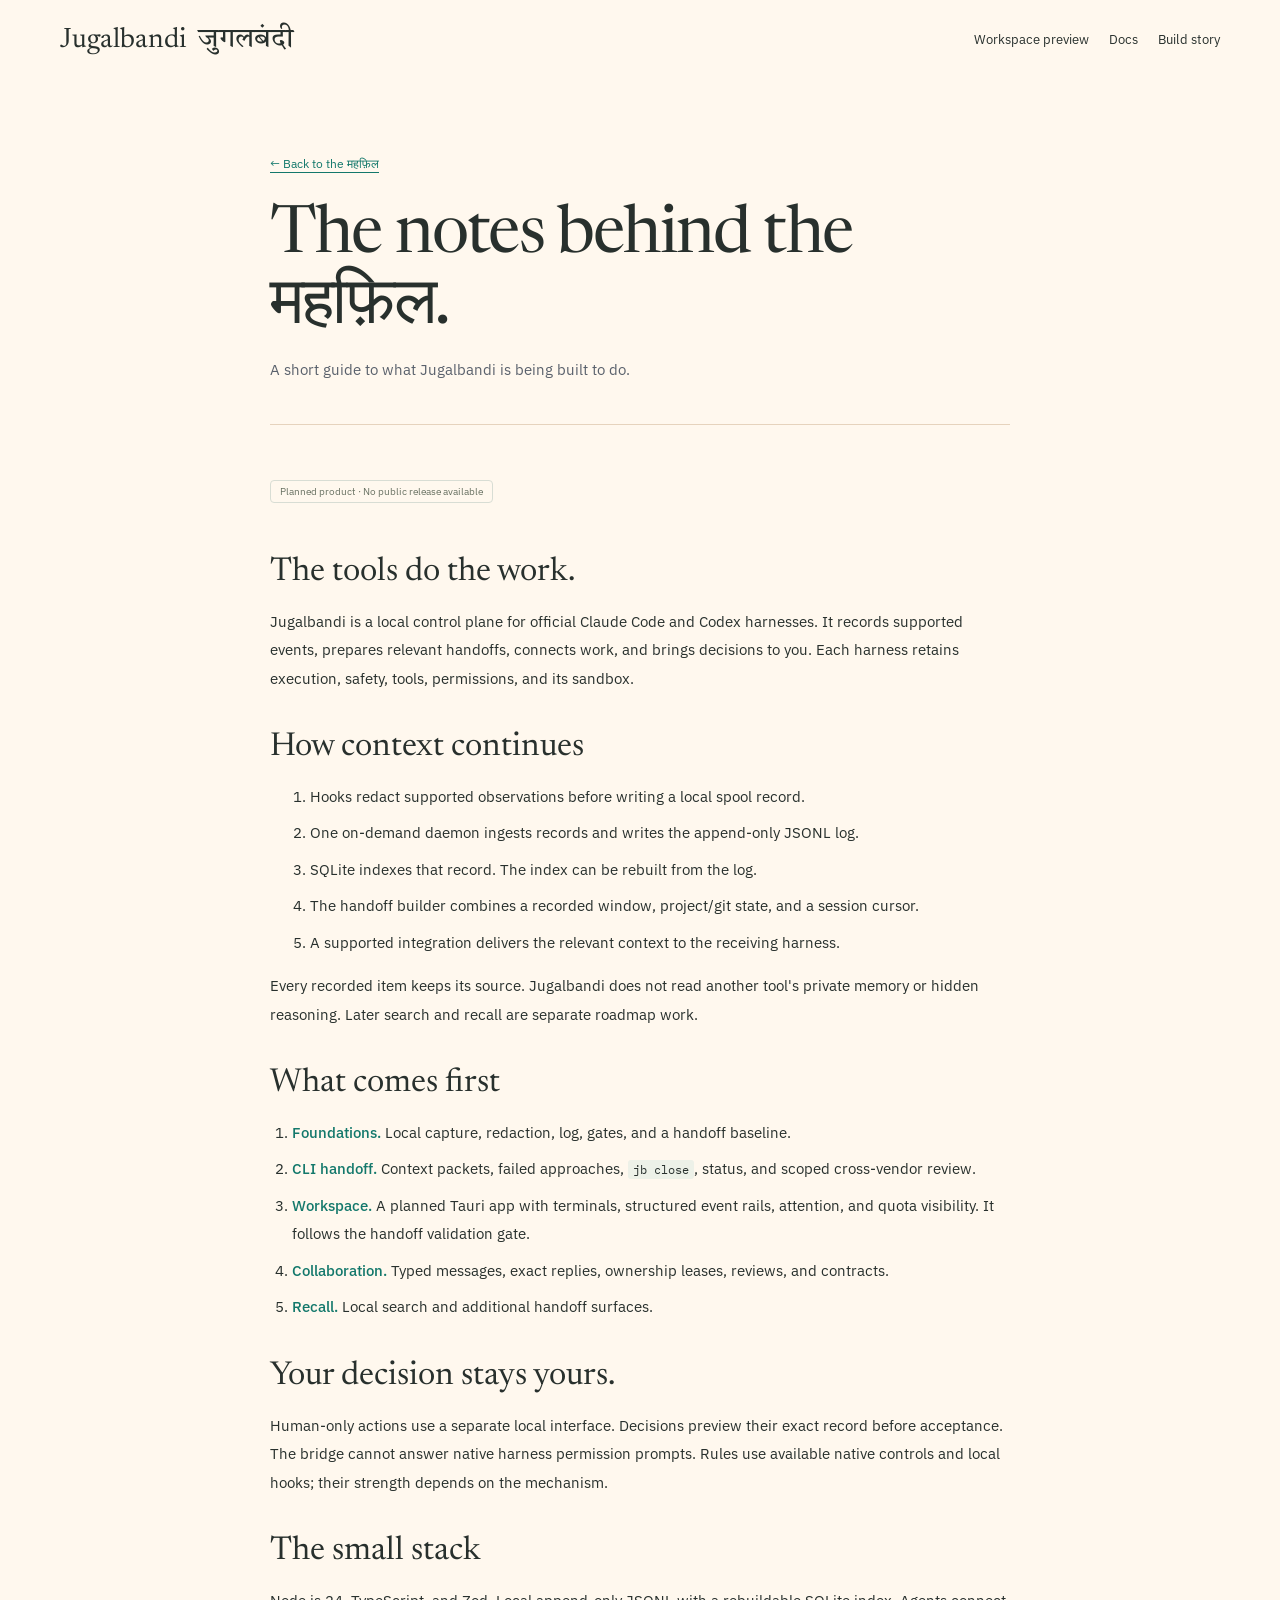
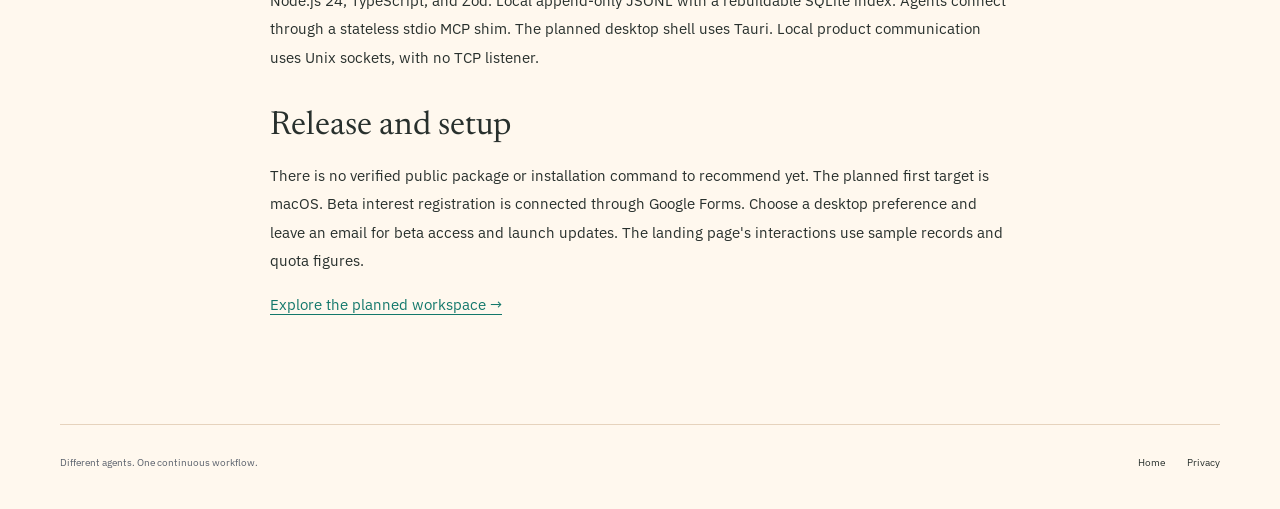
==== commit 545eeffe: "Publish builder architecture and fixed Palash colours Agent: codex" ====
--- a/docs/index.html
+++ b/docs/index.html
@@ -1 +1 @@
-<!doctype html><html lang="en"><head><meta charset="utf-8"><meta name="viewport" content="width=device-width,initial-scale=1"><meta name="theme-color" content="#FBFBF9"><title>Project notes · Jugalbandi</title><meta name="description" content="The planned Jugalbandi architecture, release scope, and product boundaries."><link rel="icon" href="../assets/favicon.svg"><link rel="preconnect" href="https://fonts.googleapis.com"><link rel="preconnect" href="https://fonts.gstatic.com" crossorigin><link href="https://fonts.googleapis.com/css2?family=Newsreader:opsz,wght@6..72,400;6..72,500&family=IBM+Plex+Sans:wght@400;500;600&family=IBM+Plex+Mono:wght@400&family=Tiro+Devanagari+Hindi&display=swap" rel="stylesheet"><link rel="stylesheet" href="../styles.css?v=7983e8b98b1d9268"><meta name="jugalbandi-build" content="7983e8b98b1d9268"></head><body><a class="skip-link" href="#main">Skip to content</a><header class="site-header wrap"><a class="wordmark" href="../">Jugalbandi <span lang="hi">जुगलबंदी</span></a><nav aria-label="Main navigation"><a href="../#workspace-preview">Workspace preview</a><a href="../docs/">Docs</a><a href="../story/">Build story</a></nav></header><main class="document-page wrap" id="main"><header class="document-header"><a class="back-link" href="../">← Back to the महफ़िल</a><h1>The notes behind the महफ़िल.</h1><p>A short guide to what Jugalbandi is being built to do.</p></header><article class="prose"><p class="tag">Planned product · No public release available</p><h2>The tools do the work.</h2><p>Jugalbandi is a local control plane for official Claude Code and Codex harnesses. It records supported events, prepares relevant handoffs, connects work, and brings decisions to you. Each harness retains execution, safety, tools, permissions, and its sandbox.</p><h2>How context continues</h2><ol><li>Hooks redact supported observations before writing a local spool record.</li><li>One on-demand daemon ingests records and writes the append-only JSONL log.</li><li>SQLite indexes that record. The index can be rebuilt from the log.</li><li>The handoff builder combines a recorded window, project/git state, and a session cursor.</li><li>A supported integration delivers the relevant context to the receiving harness.</li></ol><p>Every recorded item keeps its source. Jugalbandi does not read another tool's private memory or hidden reasoning. Later search and recall are separate roadmap work.</p><h2>What comes first</h2><ol class="phase-list"><li><strong>Foundations.</strong> Local capture, redaction, log, gates, and a handoff baseline.</li><li><strong>CLI handoff.</strong> Context packets, failed approaches, <code>jb close</code>, status, and scoped cross-vendor review.</li><li><strong>Workspace.</strong> A planned Tauri app with terminals, structured event rails, attention, and quota visibility. It follows the handoff validation gate.</li><li><strong>Collaboration.</strong> Typed messages, exact replies, ownership leases, reviews, and contracts.</li><li><strong>Recall.</strong> Local search and additional handoff surfaces.</li></ol><h2>Your decision stays yours.</h2><p>Human-only actions use a separate local interface. Decisions preview their exact record before acceptance. The bridge cannot answer native harness permission prompts. Rules use available native controls and local hooks; their strength depends on the mechanism.</p><h2>The small stack</h2><p>Node.js 24, TypeScript, and Zod. Local append-only JSONL with a rebuildable SQLite index. Agents connect through a stateless stdio MCP shim. The planned desktop shell uses Tauri. Local product communication uses Unix sockets, with no TCP listener.</p><h2>Release and setup</h2><p>There is no verified public package or installation command to recommend yet. The planned first target is macOS. Beta interest registration is connected through Google Forms. Choose a desktop preference and leave an email for beta access and launch updates. The landing page's interactions use sample records and quota figures.</p><p><a href="../#workspace-preview">Explore the planned workspace →</a></p></article></main><footer class="site-footer wrap"><p>Different agents. One continuous workflow.</p><div><a href="../">Home</a><a href="../privacy/">Privacy</a></div></footer></body></html>+<!doctype html><html lang="en"><head><meta charset="utf-8"><meta name="viewport" content="width=device-width,initial-scale=1"><meta name="theme-color" content="#FBFBF9"><title>Project notes · Jugalbandi</title><meta name="description" content="The planned Jugalbandi architecture, release scope, and product boundaries."><link rel="icon" href="../assets/favicon.svg"><link rel="preconnect" href="https://fonts.googleapis.com"><link rel="preconnect" href="https://fonts.gstatic.com" crossorigin><link href="https://fonts.googleapis.com/css2?family=Newsreader:opsz,wght@6..72,400;6..72,500&family=IBM+Plex+Sans:wght@400;500;600&family=IBM+Plex+Mono:wght@400&family=Tiro+Devanagari+Hindi&display=swap" rel="stylesheet"><link rel="stylesheet" href="../styles.css?v=ae27bfce0a58a927"><meta name="jugalbandi-build" content="ae27bfce0a58a927"></head><body><a class="skip-link" href="#main">Skip to content</a><header class="site-header wrap"><a class="wordmark" href="../">Jugalbandi <span lang="hi">जुगलबंदी</span></a><nav aria-label="Main navigation"><a href="../#workspace-preview">Workspace preview</a><a href="../docs/">Docs</a><a href="../story/">Build story</a></nav></header><main class="document-page wrap" id="main"><header class="document-header"><a class="back-link" href="../">← Back to the महफ़िल</a><h1>The notes behind the महफ़िल.</h1><p>A short guide to what Jugalbandi is being built to do.</p></header><article class="prose"><p class="tag">Planned product · No public release available</p><h2>The tools do the work.</h2><p>Jugalbandi is a local control plane for official Claude Code and Codex harnesses. It records supported events, prepares relevant handoffs, connects work, and brings decisions to you. Each harness retains execution, safety, tools, permissions, and its sandbox.</p><h2>How context continues</h2><ol><li>Hooks redact supported observations before writing a local spool record.</li><li>One on-demand daemon ingests records and writes the append-only JSONL log.</li><li>SQLite indexes that record. The index can be rebuilt from the log.</li><li>The handoff builder combines a recorded window, project/git state, and a session cursor.</li><li>A supported integration delivers the relevant context to the receiving harness.</li></ol><p>Every recorded item keeps its source. Jugalbandi does not read another tool's private memory or hidden reasoning. Later search and recall are separate roadmap work.</p><h2>What comes first</h2><ol class="phase-list"><li><strong>Foundations.</strong> Local capture, redaction, log, gates, and a handoff baseline.</li><li><strong>CLI handoff.</strong> Context packets, failed approaches, <code>jb close</code>, status, and scoped cross-vendor review.</li><li><strong>Workspace.</strong> A planned Tauri app with terminals, structured event rails, attention, and quota visibility. It follows the handoff validation gate.</li><li><strong>Collaboration.</strong> Typed messages, exact replies, ownership leases, reviews, and contracts.</li><li><strong>Recall.</strong> Local search and additional handoff surfaces.</li></ol><h2>Your decision stays yours.</h2><p>Human-only actions use a separate local interface. Decisions preview their exact record before acceptance. The bridge cannot answer native harness permission prompts. Rules use available native controls and local hooks; their strength depends on the mechanism.</p><h2>The small stack</h2><p>Node.js 24, TypeScript, and Zod. Local append-only JSONL with a rebuildable SQLite index. Agents connect through a stateless stdio MCP shim. The planned desktop shell uses Tauri. Local product communication uses Unix sockets, with no TCP listener.</p><h2>Release and setup</h2><p>There is no verified public package or installation command to recommend yet. The planned first target is macOS. Beta interest registration is connected through Google Forms. Choose a desktop preference and leave an email for beta access and launch updates. The landing page's interactions use sample records and quota figures.</p><p><a href="../#workspace-preview">Explore the planned workspace →</a></p></article></main><footer class="site-footer wrap"><p>Different agents. One continuous workflow.</p><div><a href="../">Home</a><a href="../privacy/">Privacy</a></div></footer></body></html>
--- a/styles.css
+++ b/styles.css
@@ -608,19 +608,10 @@
 @media (max-width: 680px) { .site-header > .button { min-height: 52px; } .site-header .beta-trust { font-size: 9px; } }
 
 /* A shared बैठक: expressive colour outside the functional workspace. */
-:root { --canvas: #fbf7ee; --ink: #28302d; --rule: #ddd6c8; --stage: #f1dfc0; --stage-edge: #98452f; --brand-accent: #98452f; --stage-light: #fff8e8; }
-:root[data-palette="neel"] { --canvas: #f6f5fb; --stage: #dfe3f5; --stage-edge: #3446a6; --brand-accent: #3446a6; --stage-light: #f1f1fc; --rule: #d9dbea; }
-:root[data-palette="palash"] { --canvas: #fff8ee; --stage: #f5d2b5; --stage-edge: #a33c24; --brand-accent: #a33c24; --stage-light: #fff0d9; --rule: #e6d3bd; }
+:root { --canvas: #fff8ee; --ink: #28302d; --rule: #e6d3bd; --stage: #f5d2b5; --stage-edge: #a33c24; --brand-accent: #a33c24; --stage-light: #fff0d9; }
 .wordmark-deva { font-size: 16px; color: var(--brand-accent); }
 .hero .intro { color: var(--brand-accent); font-size: 20px; letter-spacing: 0; }
 .hero-support { max-width: 640px; margin-inline: auto; }
-.palette-picker { display: flex; justify-content: center; align-items: center; gap: 6px; margin: 18px 0 10px; }
-.palette-picker > span { margin-right: 8px; color: var(--muted); }
-.palette-picker button { border: 1px solid transparent; border-radius: 30px; background: transparent; padding: 6px 14px; min-height: 44px; font-size: 17px; }
-.palette-picker button::before { content: ''; display: inline-block; width: 9px; height: 9px; border-radius: 50%; margin-right: 7px; background: #98452f; }
-.palette-picker [data-palette="neel"]::before { background: #3446a6; }
-.palette-picker [data-palette="palash"]::before { background: #c55026; }
-.palette-picker button[aria-pressed="true"] { border-color: var(--brand-accent); background: var(--stage-light); }
 .shared-workspace { background: var(--stage); border: 1px solid var(--stage-edge); border-bottom: 7px double var(--stage-edge); border-radius: 30px 30px 9px 9px; box-shadow: 0 12px 0 -6px var(--stage-light), 0 17px 0 -9px var(--stage-edge); }
 .shared-workspace-heading h3 { color: var(--ink); }
 .shared-workspace-heading h3 [lang="hi"] { font-size: 18px; margin-left: 4px; }
@@ -638,8 +629,6 @@
 @media(max-width:680px) {
   .hero .intro { font-size: 19px; }
   .hero-support { max-width: 340px; font-size: 16px; }
-  .palette-picker { gap: 2px; }
-  .palette-picker button { padding-inline: 10px; }
   .act { min-height: 0; padding-block: 42px; }
   .shared-workspace { padding-inline: 12px; }
   .shared-workspace-heading { flex-wrap: wrap; }
@@ -649,3 +638,32 @@
 .hero h1 { color: var(--ink); }
 .harness-groups { background: var(--stage-light); border-radius: 36px 36px 12px 12px; padding: 14px 12px; border-top: 3px solid var(--stage-edge); }
 @media(max-width:680px) { .harness-groups { padding: 10px 8px; border-radius: 24px 24px 8px 8px; } }
+
+.engineering-notes { max-width: 1040px; margin: 46px auto 0; border-top: 2px solid var(--stage-edge); }
+.engineering-intro { padding: 30px 0 24px; }
+.engineering-intro h3 { font: 32px/1.2 var(--serif); margin-bottom: 12px; }
+.engineering-intro > p { max-width: 78ch; margin-top: 10px; }
+.engineering-topic { border-top: 1px solid var(--rule); }
+.engineering-topic summary { padding: 22px 30px 22px 0; font-size: 17px; font-weight: 500; }
+.engineering-topic summary > span { display: block; font-size: 12px; font-weight: 400; color: var(--muted); margin-top: 4px; }
+.engineering-topic[open] summary { color: var(--brand-accent); }
+.engineering-body { padding: 0 0 28px; max-width: 920px; }
+.engineering-body p { max-width: 78ch; margin-bottom: 18px; }
+.engineering-spec { display: grid; grid-template-columns: 175px minmax(0,1fr); margin: 24px 0 0; gap: 16px 26px; font-size: 14px; }
+.engineering-spec dt { font-weight: 600; }
+.engineering-spec dd { margin: 0; max-width: 76ch; overflow-wrap: anywhere; }
+.technical-flow { display: grid; grid-template-columns: repeat(4,minmax(0,1fr)); gap: 12px; list-style: none; padding: 18px 0; margin: 0; }
+.technical-flow li { border-left: 3px solid var(--stage-edge); padding-left: 12px; }
+.technical-flow strong, .technical-flow code { display: block; }
+.technical-flow code { font-size: 11px; }
+.technical-code { background: #fff; border-left: 3px solid var(--teal); padding: 20px; overflow-x: auto; font-size: 12px; margin-top: 26px; }
+.technical-table-wrap { overflow-x: auto; margin-bottom: 25px; }
+.technical-table { width: 100%; border-collapse: collapse; font-size: 13px; text-align: left; }
+.technical-table caption { text-align: left; color: var(--muted); padding-bottom: 12px; }
+.technical-table th, .technical-table td { padding: 12px 14px 12px 0; border-bottom: 1px solid var(--rule); vertical-align: top; }
+@media(max-width:680px) { .engineering-intro h3 { font-size: 28px; } .engineering-spec { grid-template-columns: 1fr; gap: 5px; } .engineering-spec dd { margin-bottom: 14px; } .technical-flow { grid-template-columns: 1fr 1fr; } .engineering-topic summary { font-size: 16px; } }
+
+.engineering-topic > summary { display: block; position: relative; border-bottom: 0; }
+.engineering-topic > summary::after { content: "+"; position: absolute; right: 4px; top: 24px; }
+.engineering-topic[open] > summary::after { content: "−"; }
+.engineering-topic[open] > summary > span { transform: none; }
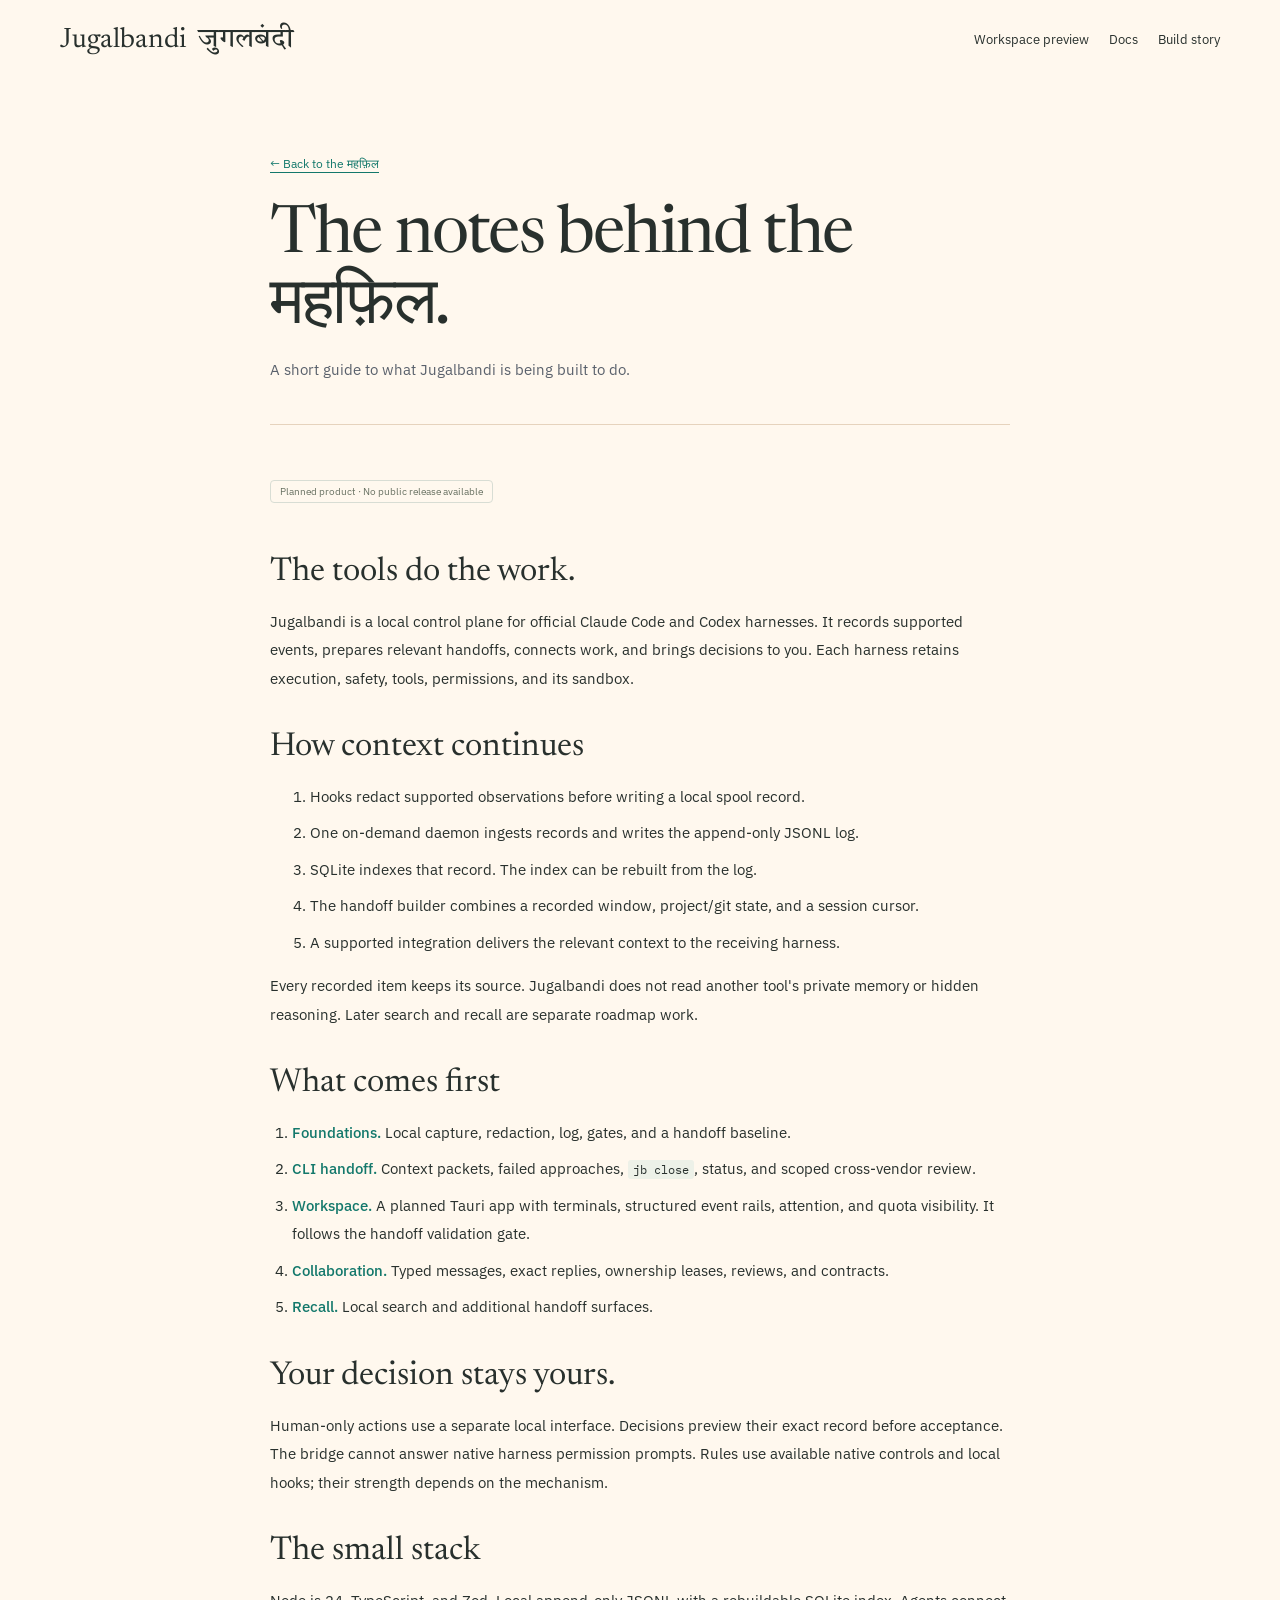
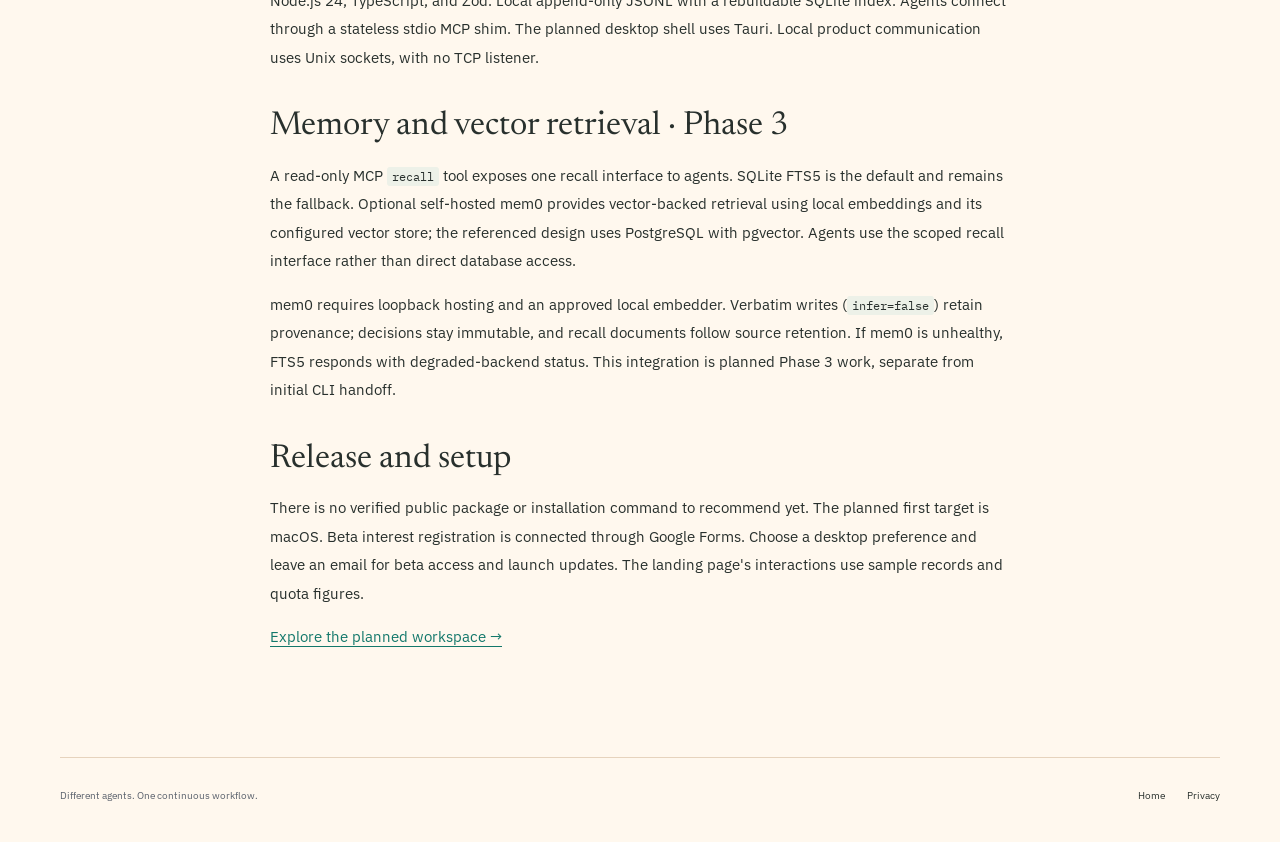
==== commit 1a3660a1: "Publish memory and vector recall architecture Agent: codex" ====
--- a/docs/index.html
+++ b/docs/index.html
@@ -1 +1 @@
-<!doctype html><html lang="en"><head><meta charset="utf-8"><meta name="viewport" content="width=device-width,initial-scale=1"><meta name="theme-color" content="#FBFBF9"><title>Project notes · Jugalbandi</title><meta name="description" content="The planned Jugalbandi architecture, release scope, and product boundaries."><link rel="icon" href="../assets/favicon.svg"><link rel="preconnect" href="https://fonts.googleapis.com"><link rel="preconnect" href="https://fonts.gstatic.com" crossorigin><link href="https://fonts.googleapis.com/css2?family=Newsreader:opsz,wght@6..72,400;6..72,500&family=IBM+Plex+Sans:wght@400;500;600&family=IBM+Plex+Mono:wght@400&family=Tiro+Devanagari+Hindi&display=swap" rel="stylesheet"><link rel="stylesheet" href="../styles.css?v=ae27bfce0a58a927"><meta name="jugalbandi-build" content="ae27bfce0a58a927"></head><body><a class="skip-link" href="#main">Skip to content</a><header class="site-header wrap"><a class="wordmark" href="../">Jugalbandi <span lang="hi">जुगलबंदी</span></a><nav aria-label="Main navigation"><a href="../#workspace-preview">Workspace preview</a><a href="../docs/">Docs</a><a href="../story/">Build story</a></nav></header><main class="document-page wrap" id="main"><header class="document-header"><a class="back-link" href="../">← Back to the महफ़िल</a><h1>The notes behind the महफ़िल.</h1><p>A short guide to what Jugalbandi is being built to do.</p></header><article class="prose"><p class="tag">Planned product · No public release available</p><h2>The tools do the work.</h2><p>Jugalbandi is a local control plane for official Claude Code and Codex harnesses. It records supported events, prepares relevant handoffs, connects work, and brings decisions to you. Each harness retains execution, safety, tools, permissions, and its sandbox.</p><h2>How context continues</h2><ol><li>Hooks redact supported observations before writing a local spool record.</li><li>One on-demand daemon ingests records and writes the append-only JSONL log.</li><li>SQLite indexes that record. The index can be rebuilt from the log.</li><li>The handoff builder combines a recorded window, project/git state, and a session cursor.</li><li>A supported integration delivers the relevant context to the receiving harness.</li></ol><p>Every recorded item keeps its source. Jugalbandi does not read another tool's private memory or hidden reasoning. Later search and recall are separate roadmap work.</p><h2>What comes first</h2><ol class="phase-list"><li><strong>Foundations.</strong> Local capture, redaction, log, gates, and a handoff baseline.</li><li><strong>CLI handoff.</strong> Context packets, failed approaches, <code>jb close</code>, status, and scoped cross-vendor review.</li><li><strong>Workspace.</strong> A planned Tauri app with terminals, structured event rails, attention, and quota visibility. It follows the handoff validation gate.</li><li><strong>Collaboration.</strong> Typed messages, exact replies, ownership leases, reviews, and contracts.</li><li><strong>Recall.</strong> Local search and additional handoff surfaces.</li></ol><h2>Your decision stays yours.</h2><p>Human-only actions use a separate local interface. Decisions preview their exact record before acceptance. The bridge cannot answer native harness permission prompts. Rules use available native controls and local hooks; their strength depends on the mechanism.</p><h2>The small stack</h2><p>Node.js 24, TypeScript, and Zod. Local append-only JSONL with a rebuildable SQLite index. Agents connect through a stateless stdio MCP shim. The planned desktop shell uses Tauri. Local product communication uses Unix sockets, with no TCP listener.</p><h2>Release and setup</h2><p>There is no verified public package or installation command to recommend yet. The planned first target is macOS. Beta interest registration is connected through Google Forms. Choose a desktop preference and leave an email for beta access and launch updates. The landing page's interactions use sample records and quota figures.</p><p><a href="../#workspace-preview">Explore the planned workspace →</a></p></article></main><footer class="site-footer wrap"><p>Different agents. One continuous workflow.</p><div><a href="../">Home</a><a href="../privacy/">Privacy</a></div></footer></body></html>+<!doctype html><html lang="en"><head><meta charset="utf-8"><meta name="viewport" content="width=device-width,initial-scale=1"><meta name="theme-color" content="#FBFBF9"><title>Project notes · Jugalbandi</title><meta name="description" content="The planned Jugalbandi architecture, release scope, and product boundaries."><link rel="icon" href="../assets/favicon.svg"><link rel="preconnect" href="https://fonts.googleapis.com"><link rel="preconnect" href="https://fonts.gstatic.com" crossorigin><link href="https://fonts.googleapis.com/css2?family=Newsreader:opsz,wght@6..72,400;6..72,500&family=IBM+Plex+Sans:wght@400;500;600&family=IBM+Plex+Mono:wght@400&family=Tiro+Devanagari+Hindi&display=swap" rel="stylesheet"><link rel="stylesheet" href="../styles.css?v=a76b7d53e5628a43"><meta name="jugalbandi-build" content="a76b7d53e5628a43"></head><body><a class="skip-link" href="#main">Skip to content</a><header class="site-header wrap"><a class="wordmark" href="../">Jugalbandi <span lang="hi">जुगलबंदी</span></a><nav aria-label="Main navigation"><a href="../#workspace-preview">Workspace preview</a><a href="../docs/">Docs</a><a href="../story/">Build story</a></nav></header><main class="document-page wrap" id="main"><header class="document-header"><a class="back-link" href="../">← Back to the महफ़िल</a><h1>The notes behind the महफ़िल.</h1><p>A short guide to what Jugalbandi is being built to do.</p></header><article class="prose"><p class="tag">Planned product · No public release available</p><h2>The tools do the work.</h2><p>Jugalbandi is a local control plane for official Claude Code and Codex harnesses. It records supported events, prepares relevant handoffs, connects work, and brings decisions to you. Each harness retains execution, safety, tools, permissions, and its sandbox.</p><h2>How context continues</h2><ol><li>Hooks redact supported observations before writing a local spool record.</li><li>One on-demand daemon ingests records and writes the append-only JSONL log.</li><li>SQLite indexes that record. The index can be rebuilt from the log.</li><li>The handoff builder combines a recorded window, project/git state, and a session cursor.</li><li>A supported integration delivers the relevant context to the receiving harness.</li></ol><p>Every recorded item keeps its source. Jugalbandi does not read another tool's private memory or hidden reasoning. Later search and recall are separate roadmap work.</p><h2>What comes first</h2><ol class="phase-list"><li><strong>Foundations.</strong> Local capture, redaction, log, gates, and a handoff baseline.</li><li><strong>CLI handoff.</strong> Context packets, failed approaches, <code>jb close</code>, status, and scoped cross-vendor review.</li><li><strong>Workspace.</strong> A planned Tauri app with terminals, structured event rails, attention, and quota visibility. It follows the handoff validation gate.</li><li><strong>Collaboration.</strong> Typed messages, exact replies, ownership leases, reviews, and contracts.</li><li><strong>Recall.</strong> Local search and additional handoff surfaces.</li></ol><h2>Your decision stays yours.</h2><p>Human-only actions use a separate local interface. Decisions preview their exact record before acceptance. The bridge cannot answer native harness permission prompts. Rules use available native controls and local hooks; their strength depends on the mechanism.</p><h2>The small stack</h2><p>Node.js 24, TypeScript, and Zod. Local append-only JSONL with a rebuildable SQLite index. Agents connect through a stateless stdio MCP shim. The planned desktop shell uses Tauri. Local product communication uses Unix sockets, with no TCP listener.</p><h2>Memory and vector retrieval · Phase 3</h2><p>A read-only MCP <code>recall</code> tool exposes one recall interface to agents. SQLite FTS5 is the default and remains the fallback. Optional self-hosted mem0 provides vector-backed retrieval using local embeddings and its configured vector store; the referenced design uses PostgreSQL with pgvector. Agents use the scoped recall interface rather than direct database access.</p><p>mem0 requires loopback hosting and an approved local embedder. Verbatim writes (<code>infer=false</code>) retain provenance; decisions stay immutable, and recall documents follow source retention. If mem0 is unhealthy, FTS5 responds with degraded-backend status. This integration is planned Phase 3 work, separate from initial CLI handoff.</p><h2>Release and setup</h2><p>There is no verified public package or installation command to recommend yet. The planned first target is macOS. Beta interest registration is connected through Google Forms. Choose a desktop preference and leave an email for beta access and launch updates. The landing page's interactions use sample records and quota figures.</p><p><a href="../#workspace-preview">Explore the planned workspace →</a></p></article></main><footer class="site-footer wrap"><p>Different agents. One continuous workflow.</p><div><a href="../">Home</a><a href="../privacy/">Privacy</a></div></footer></body></html>
--- a/styles.css
+++ b/styles.css
@@ -667,3 +667,20 @@
 .engineering-topic > summary::after { content: "+"; position: absolute; right: 4px; top: 24px; }
 .engineering-topic[open] > summary::after { content: "−"; }
 .engineering-topic[open] > summary > span { transform: none; }
+
+.system-flow, .socket-diagram { margin: 26px 0; padding: 22px; background: #fffaf3; border: 1px solid var(--rule); border-radius: 12px; }
+.system-flow figcaption, .socket-diagram figcaption { font-size: 14px; font-weight: 600; margin-bottom: 20px; }
+.system-flow ol { list-style: none; padding: 0; margin: 0; display: grid; grid-template-columns: repeat(3,minmax(0,1fr)); gap: 30px; }
+.system-flow li { position: relative; padding-top: 14px; border-top: 3px solid var(--stage-edge); }
+.system-flow li:not(:last-child)::after { content: '→'; position: absolute; top: -16px; right: -23px; color: var(--brand-accent); font-size: 23px; }
+.system-flow strong, .system-flow li span { display: block; }
+.system-flow li span, .socket-lanes span, .socket-lanes small { font-size: 13px; margin-top: 8px; }
+.engineering-body .flow-exception { margin: 20px 0 0; padding-top: 14px; border-top: 1px dashed var(--rule); font-size: 12px; color: var(--muted); }
+.socket-lanes { display: grid; grid-template-columns: 1fr 1fr; gap: 24px; }
+.socket-lanes > div { display: flex; flex-direction: column; border-left: 3px solid var(--teal); padding-left: 16px; }
+.socket-lanes .human-lane { border-color: var(--plum); }
+.socket-lanes code { margin-top: 15px; font-size: 14px; }
+.flow-daemon { text-align: center; padding: 16px; margin-top: 20px; border-block: 1px solid var(--rule); font-size: 13px; }
+@media(max-width:680px) { .system-flow, .socket-diagram { padding: 18px; } .system-flow ol, .socket-lanes { grid-template-columns: 1fr; gap: 28px; } .system-flow li:not(:last-child)::after { content: '↓'; top: auto; bottom: -28px; left: 0; right: auto; } }
+.arch-recall { margin-top: 18px; }
+.arch-recall .arch-node { width: 100%; border-style: dashed; }
